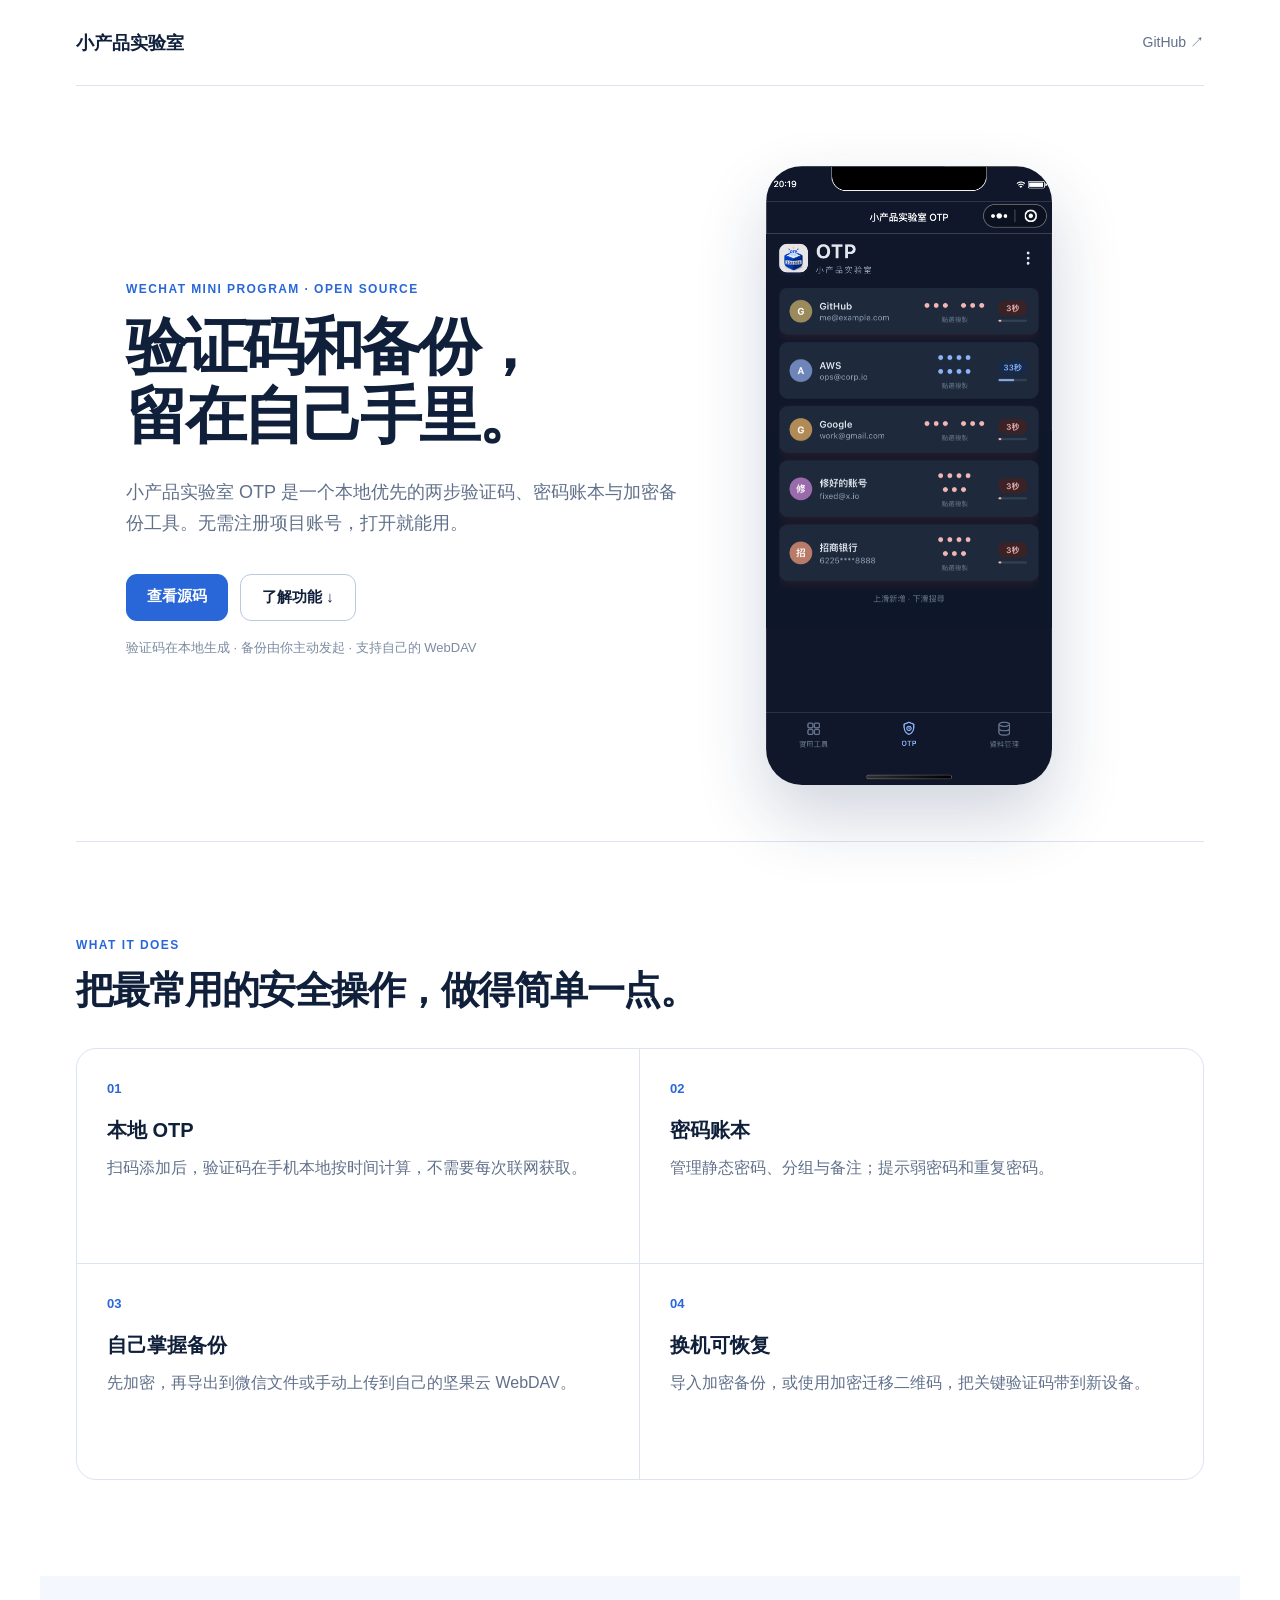
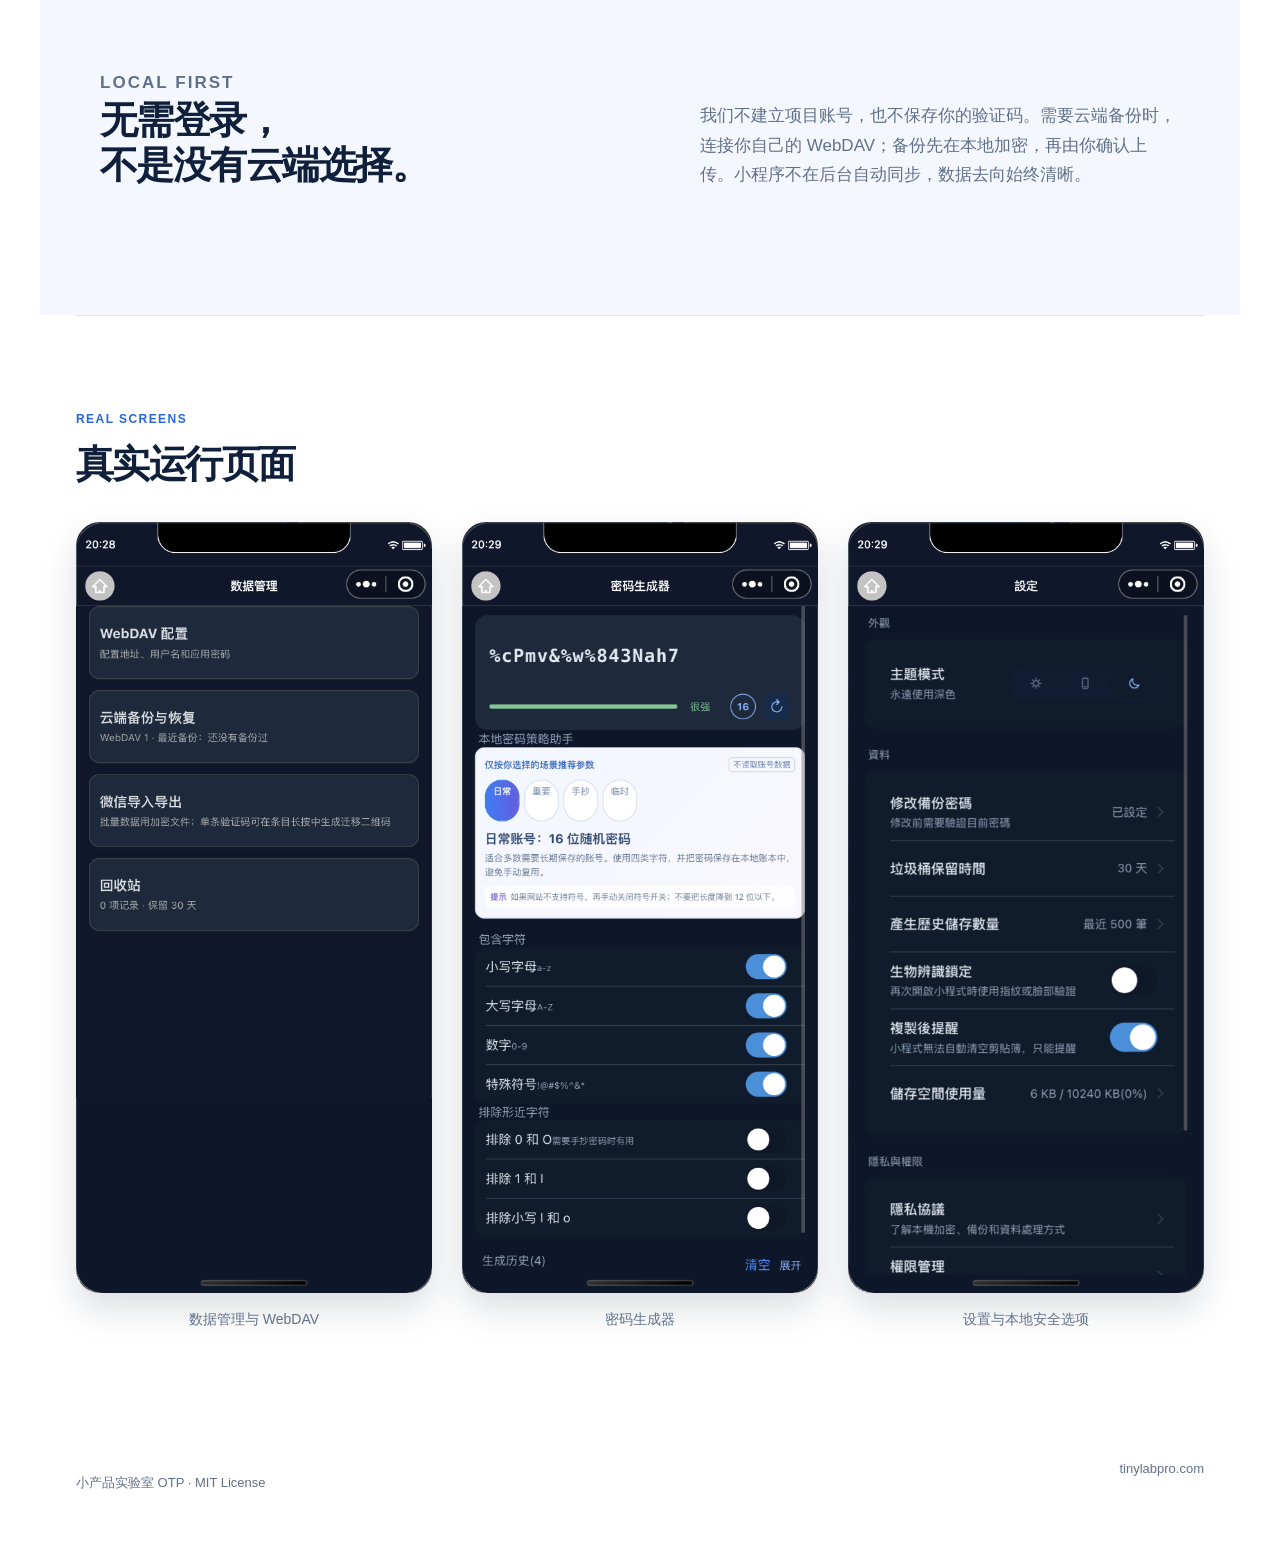
==== site/index.html @ 5553c089 "feat: open-source OTP mini program and add project homepage" ====
<!doctype html>
<html lang="zh-CN">
<head>
  <meta charset="utf-8">
  <meta name="viewport" content="width=device-width,initial-scale=1">
  <meta name="description" content="小产品实验室 OTP：本地优先的微信动态验证码、密码账本与加密备份工具。">
  <title>小产品实验室 OTP · 本地优先的安全工具</title>
  <link rel="stylesheet" href="style.css">
</head>
<body>
  <main>
    <nav class="nav"><a class="brand" href="https://tinylabpro.com/">小产品实验室</a><a class="nav-link" href="https://github.com/tinyproductlab/otp">GitHub ↗</a></nav>
    <section class="hero">
      <div class="hero-copy">
        <p class="eyebrow">WECHAT MINI PROGRAM · OPEN SOURCE</p>
        <h1>验证码和备份，<br>留在自己手里。</h1>
        <p class="lead">小产品实验室 OTP 是一个本地优先的两步验证码、密码账本与加密备份工具。无需注册项目账号，打开就能用。</p>
        <div class="actions"><a class="button primary" href="https://github.com/tinyproductlab/otp">查看源码</a><a class="button secondary" href="#features">了解功能 ↓</a></div>
        <p class="note">验证码在本地生成 · 备份由你主动发起 · 支持自己的 WebDAV</p>
      </div>
      <img class="phone" src="assets/06-真实截图-首页.png" alt="小产品实验室 OTP 的真实运行截图">
    </section>
    <section id="features" class="section"><p class="eyebrow">WHAT IT DOES</p><h2>把最常用的安全操作，做得简单一点。</h2>
      <div class="grid"><article><span>01</span><h3>本地 OTP</h3><p>扫码添加后，验证码在手机本地按时间计算，不需要每次联网获取。</p></article><article><span>02</span><h3>密码账本</h3><p>管理静态密码、分组与备注；提示弱密码和重复密码。</p></article><article><span>03</span><h3>自己掌握备份</h3><p>先加密，再导出到微信文件或手动上传到自己的坚果云 WebDAV。</p></article><article><span>04</span><h3>换机可恢复</h3><p>导入加密备份，或使用加密迁移二维码，把关键验证码带到新设备。</p></article></div>
    </section>
    <section class="principle"><div><p class="eyebrow">LOCAL FIRST</p><h2>无需登录，<br>不是没有云端选择。</h2></div><p>我们不建立项目账号，也不保存你的验证码。需要云端备份时，连接你自己的 WebDAV；备份先在本地加密，再由你确认上传。小程序不在后台自动同步，数据去向始终清晰。</p></section>
    <section class="screens"><p class="eyebrow">REAL SCREENS</p><h2>真实运行页面</h2><div class="screen-row"><figure><img src="assets/08-真实截图-数据管理.png" alt="数据管理页面"><figcaption>数据管理与 WebDAV</figcaption></figure><figure><img src="assets/09-真实截图-密码生成器.png" alt="密码生成器页面"><figcaption>密码生成器</figcaption></figure><figure><img src="assets/10-真实截图-设置页面.png" alt="设置页面"><figcaption>设置与本地安全选项</figcaption></figure></div></section>
    <footer><p>小产品实验室 OTP · MIT License</p><a href="https://tinylabpro.com/">tinylabpro.com</a></footer>
  </main>
</body>
</html>
---- site/style.css ----
:root{--ink:#10203b;--muted:#61708a;--line:#dbe4ef;--soft:#f4f8fe;--blue:#2967d9}*{box-sizing:border-box}body{margin:0;background:#fff;color:var(--ink);font-family:-apple-system,BlinkMacSystemFont,"PingFang SC","Microsoft YaHei",sans-serif}main{max-width:1200px;margin:auto;padding:0 36px}.nav{height:86px;display:flex;align-items:center;justify-content:space-between;border-bottom:1px solid var(--line)}a{text-decoration:none;color:inherit}.brand{font-weight:750;font-size:18px}.nav-link{font-size:14px;color:var(--muted)}.hero{min-height:690px;display:flex;align-items:center;gap:80px;padding:80px 50px 56px}.hero-copy{max-width:600px}.eyebrow{color:var(--blue);font-size:12px;letter-spacing:.12em;font-weight:750;margin:0 0 16px}h1{font-size:62px;line-height:1.12;letter-spacing:-.055em;margin:0 0 26px}h2{font-size:38px;letter-spacing:-.04em;line-height:1.2;margin:0 0 34px}.lead{font-size:18px;line-height:1.75;color:var(--muted);max-width:560px}.actions{display:flex;gap:12px;margin:34px 0 18px}.button{padding:13px 21px;border-radius:11px;font-size:15px;font-weight:650}.primary{background:var(--blue);color:#fff}.secondary{border:1px solid #bac9df}.note{font-size:13px;color:#7c8ba2}.phone{width:286px;border-radius:36px;box-shadow:0 32px 70px rgba(20,45,90,.2)}.section,.screens{padding:96px 0;border-top:1px solid var(--line)}.grid{display:grid;grid-template-columns:repeat(2,1fr);border:1px solid var(--line);border-radius:20px;overflow:hidden}.grid article{min-height:215px;padding:30px;border-right:1px solid var(--line);border-bottom:1px solid var(--line)}.grid article:nth-child(even){border-right:0}.grid article:nth-last-child(-n+2){border-bottom:0}.grid span{color:var(--blue);font-size:13px;font-weight:800}.grid h3{font-size:20px;margin:20px 0 10px}.grid p,.principle p{line-height:1.75;color:var(--muted);margin:0}.principle{display:grid;grid-template-columns:1fr 1fr;gap:120px;background:var(--soft);padding:92px 60px;margin:0 -36px}.principle p{font-size:17px;align-self:center}.screen-row{display:flex;gap:30px}.screen-row figure{margin:0;flex:1}.screen-row img{width:100%;border-radius:24px;box-shadow:0 16px 35px rgba(16,32,59,.15)}figcaption{margin-top:14px;text-align:center;color:var(--muted);font-size:14px}footer{display:flex;justify-content:space-between;padding:36px 0;color:var(--muted);font-size:13px}@media(max-width:760px){main{padding:0 20px}.nav{height:70px}.hero{min-height:auto;display:block;padding:64px 0}.hero-copy{max-width:none}h1{font-size:45px}.phone{display:block;width:230px;margin:48px auto 0}.section,.screens{padding:65px 0}h2{font-size:31px}.grid{grid-template-columns:1fr}.grid article,.grid article:nth-child(even){border-right:0;border-bottom:1px solid var(--line)}.grid article:last-child{border-bottom:0}.principle{grid-template-columns:1fr;gap:28px;padding:64px 20px;margin:0 -20px}.screen-row{overflow:auto}.screen-row figure{min-width:210px}footer{flex-direction:column;gap:12px}}
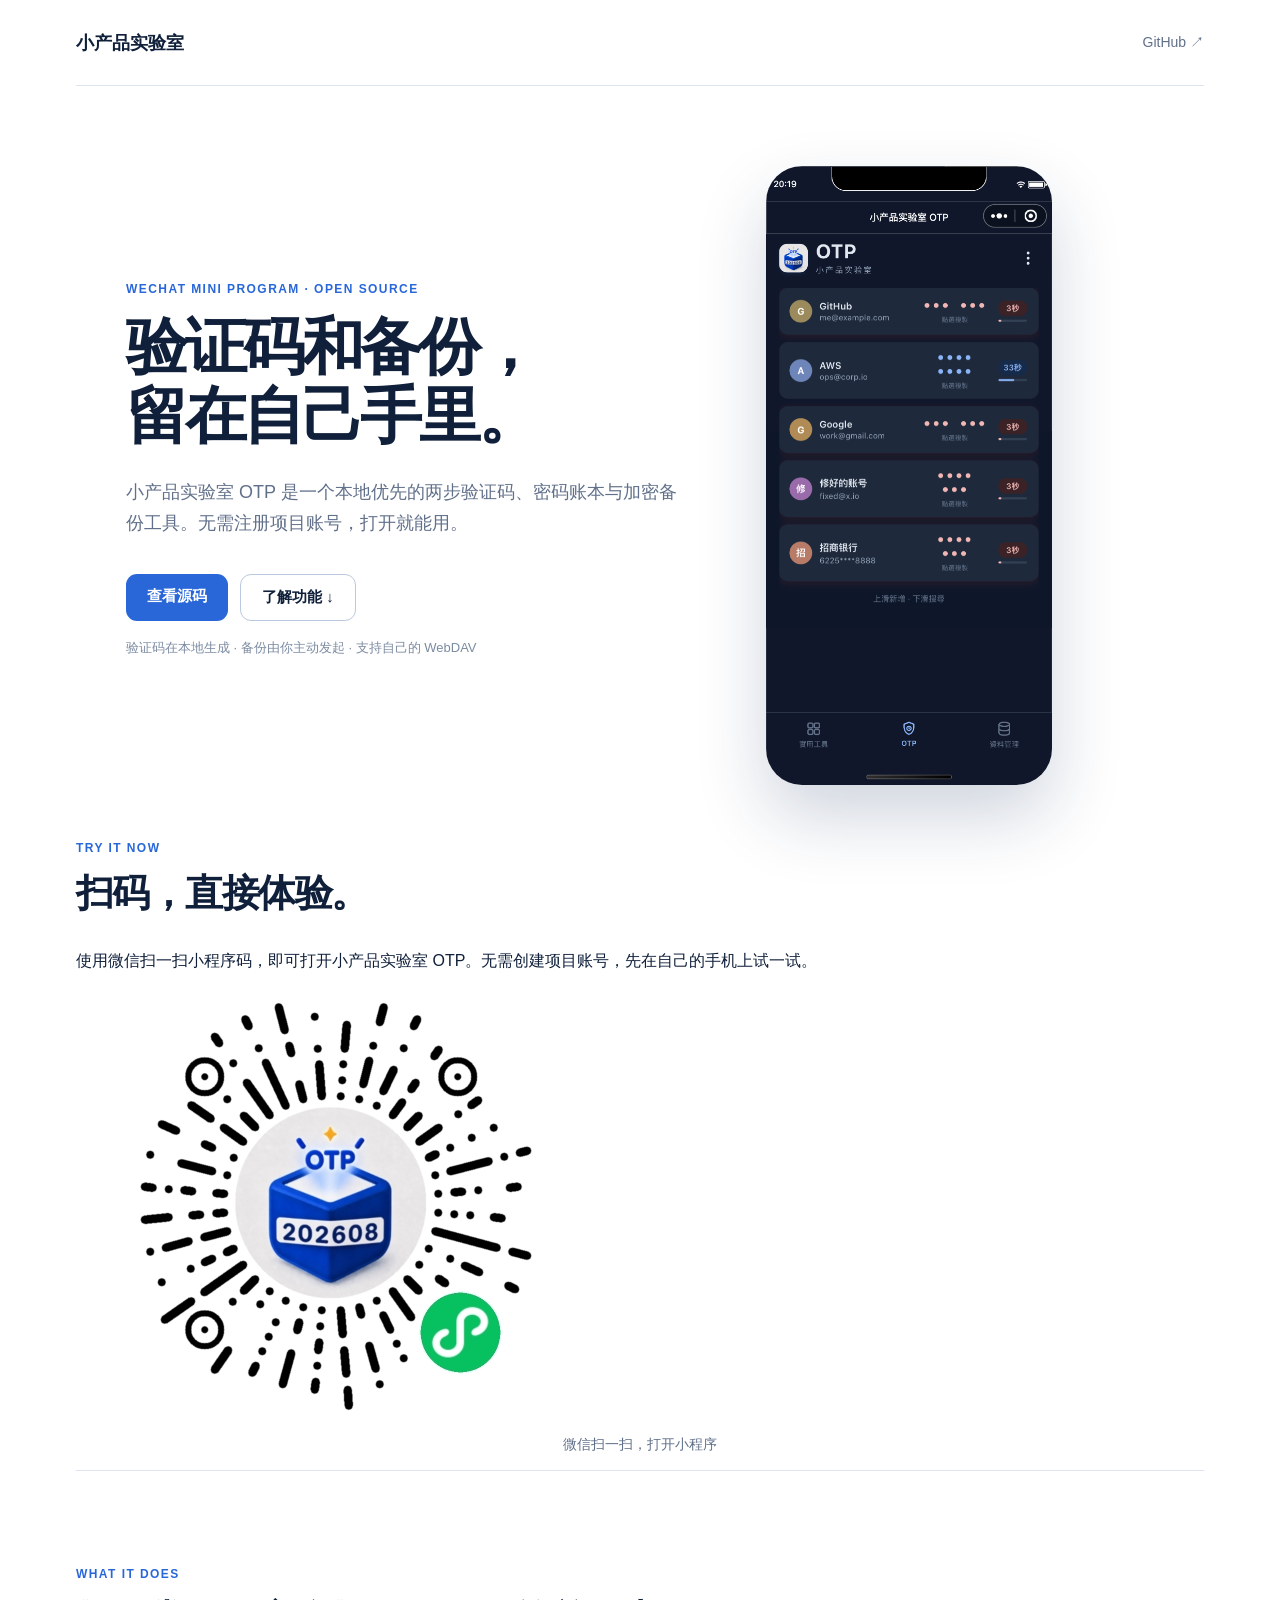
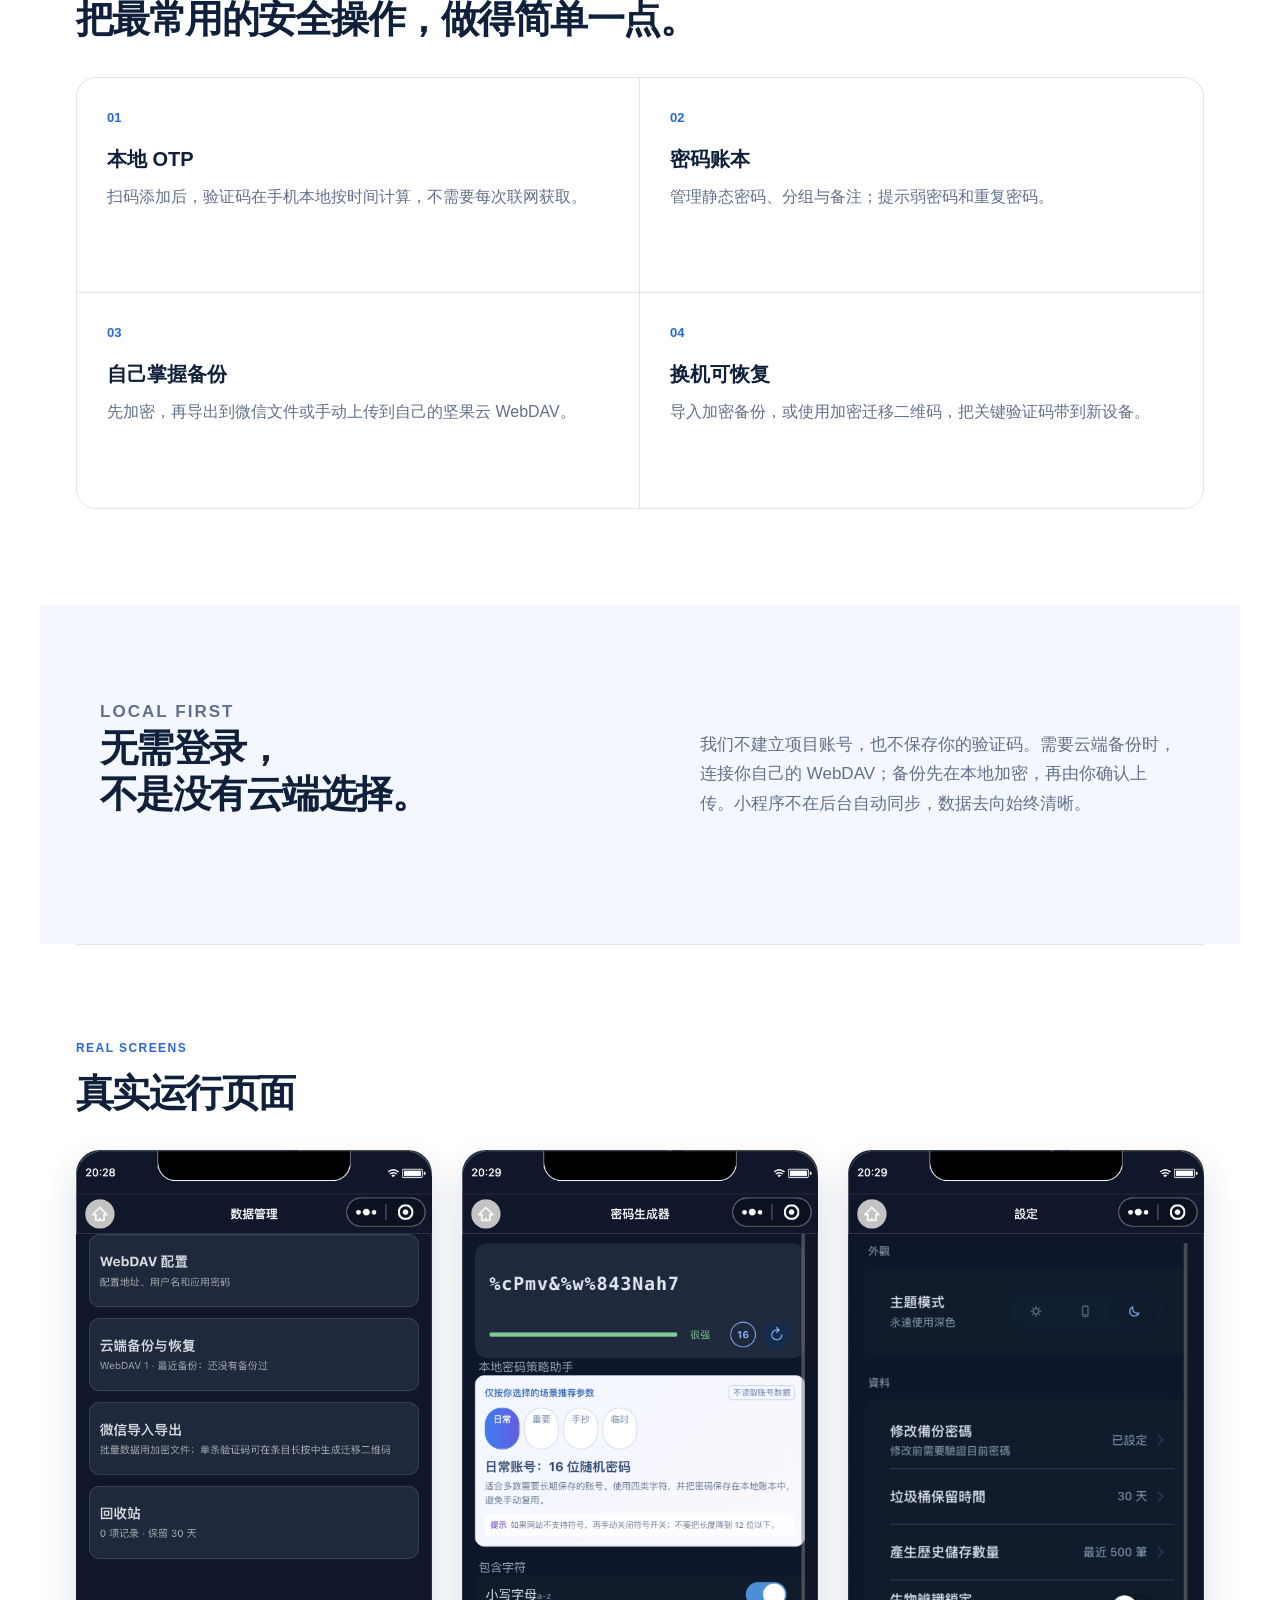
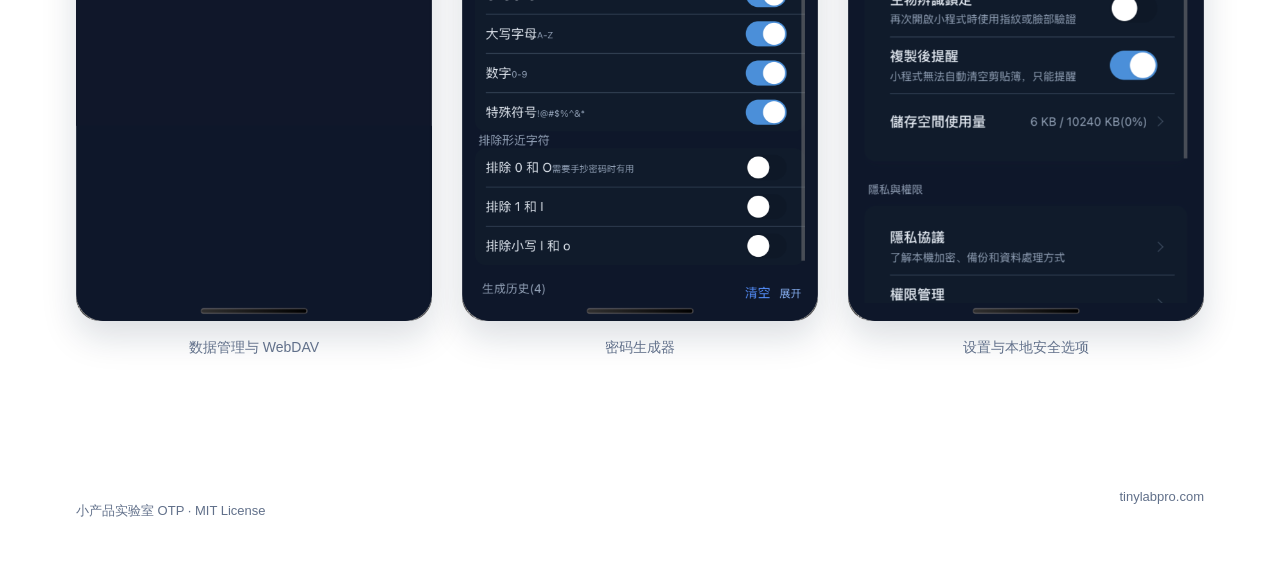
==== commit 90cb01ec: "feat: add mini program QR code to landing page" ====
--- a/site/index.html
+++ b/site/index.html
@@ -20,6 +20,7 @@
       </div>
       <img class="phone" src="assets/06-真实截图-首页.png" alt="小产品实验室 OTP 的真实运行截图">
     </section>
+    <section class="try-it" aria-labelledby="try-title"><div><p class="eyebrow">TRY IT NOW</p><h2 id="try-title">扫码，直接体验。</h2><p>使用微信扫一扫小程序码，即可打开小产品实验室 OTP。无需创建项目账号，先在自己的手机上试一试。</p></div><figure class="mini-code"><img src="assets/otp-miniprogram-code.jpg" alt="小产品实验室 OTP 微信小程序码"><figcaption>微信扫一扫，打开小程序</figcaption></figure></section>
     <section id="features" class="section"><p class="eyebrow">WHAT IT DOES</p><h2>把最常用的安全操作，做得简单一点。</h2>
       <div class="grid"><article><span>01</span><h3>本地 OTP</h3><p>扫码添加后，验证码在手机本地按时间计算，不需要每次联网获取。</p></article><article><span>02</span><h3>密码账本</h3><p>管理静态密码、分组与备注；提示弱密码和重复密码。</p></article><article><span>03</span><h3>自己掌握备份</h3><p>先加密，再导出到微信文件或手动上传到自己的坚果云 WebDAV。</p></article><article><span>04</span><h3>换机可恢复</h3><p>导入加密备份，或使用加密迁移二维码，把关键验证码带到新设备。</p></article></div>
     </section>
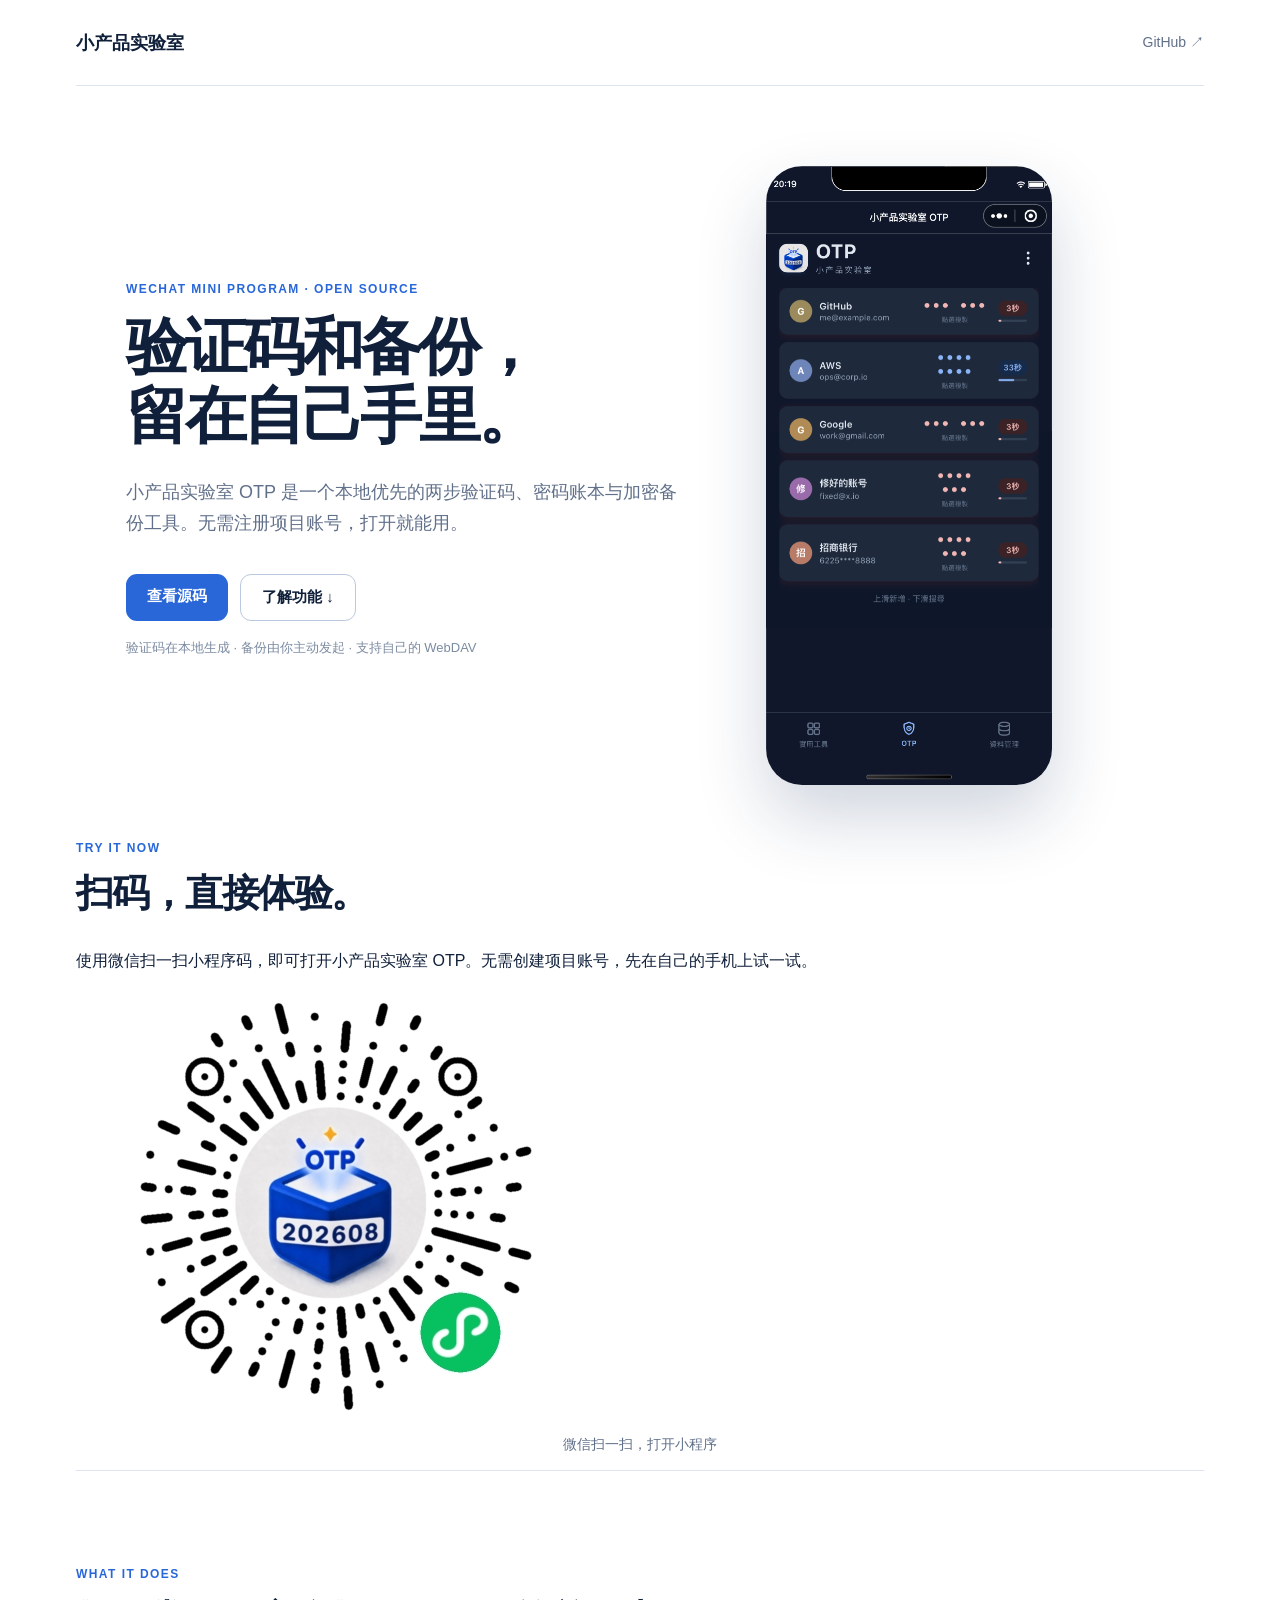
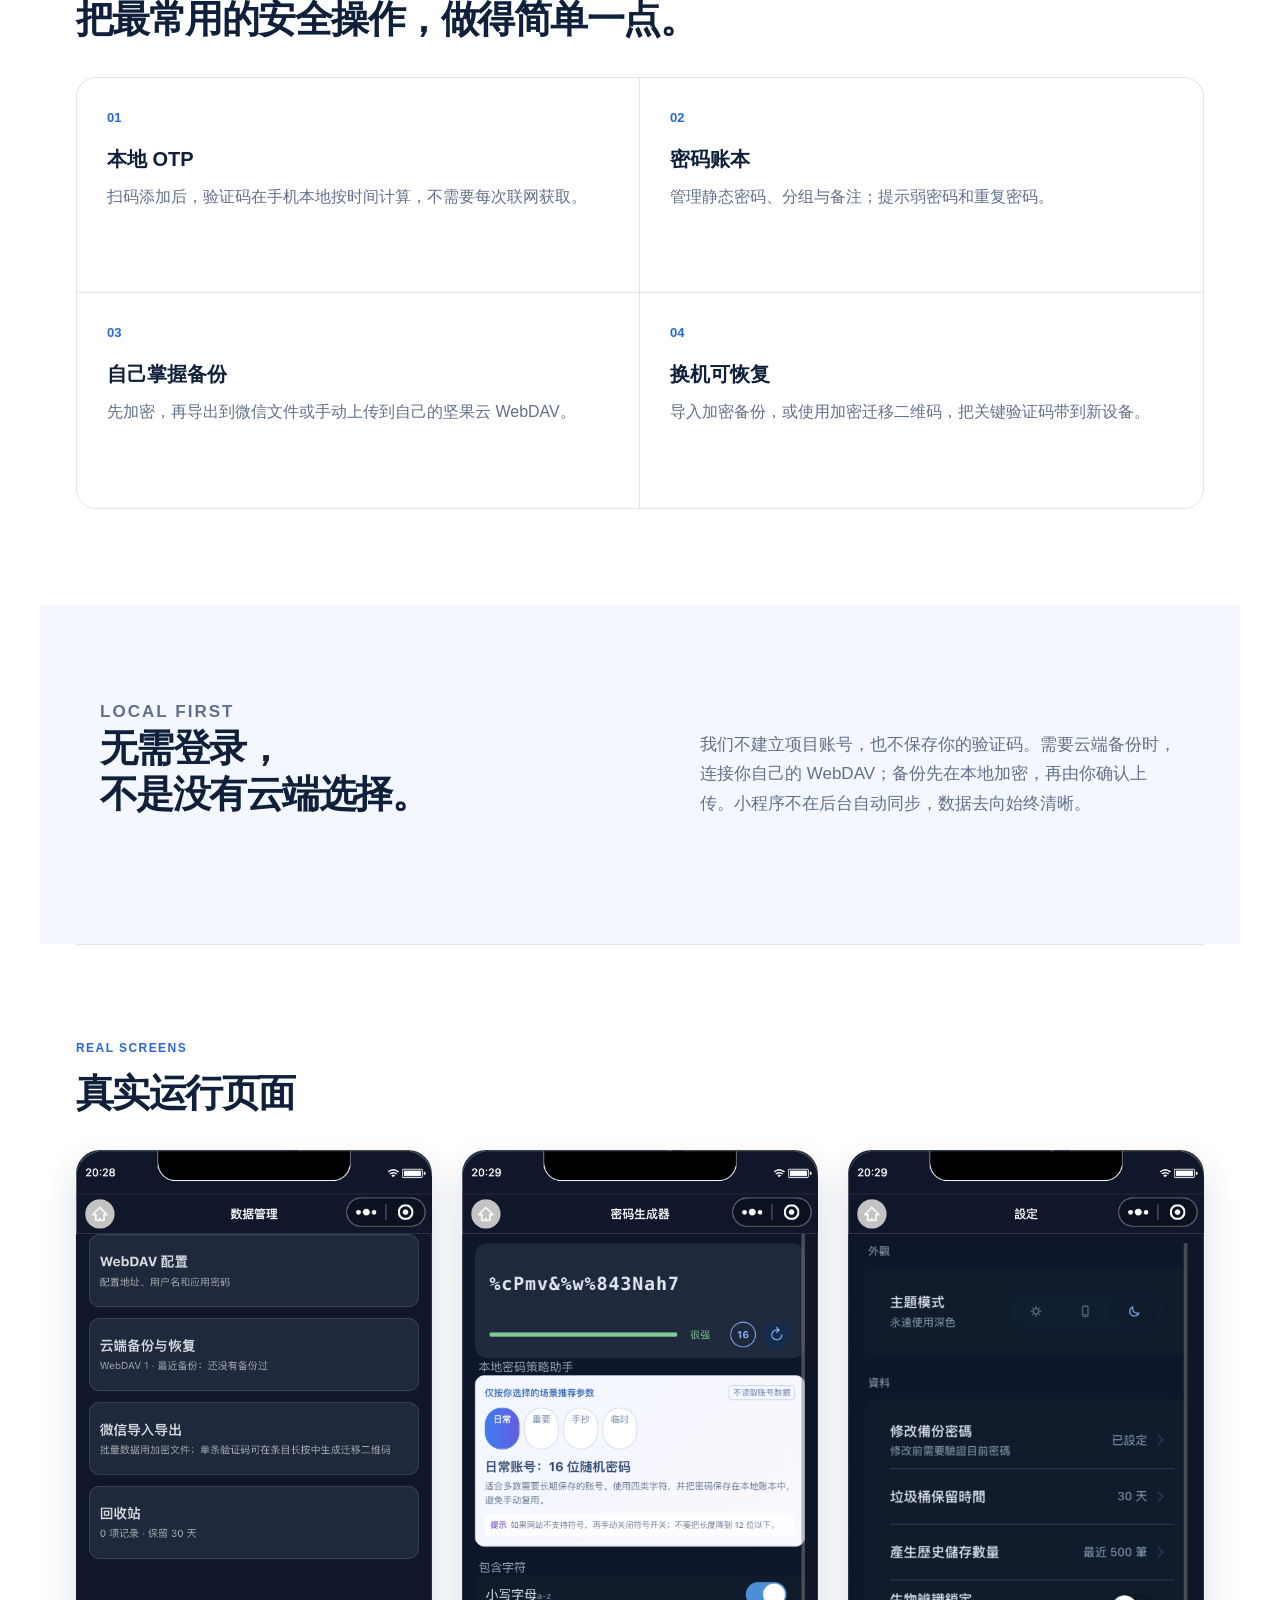
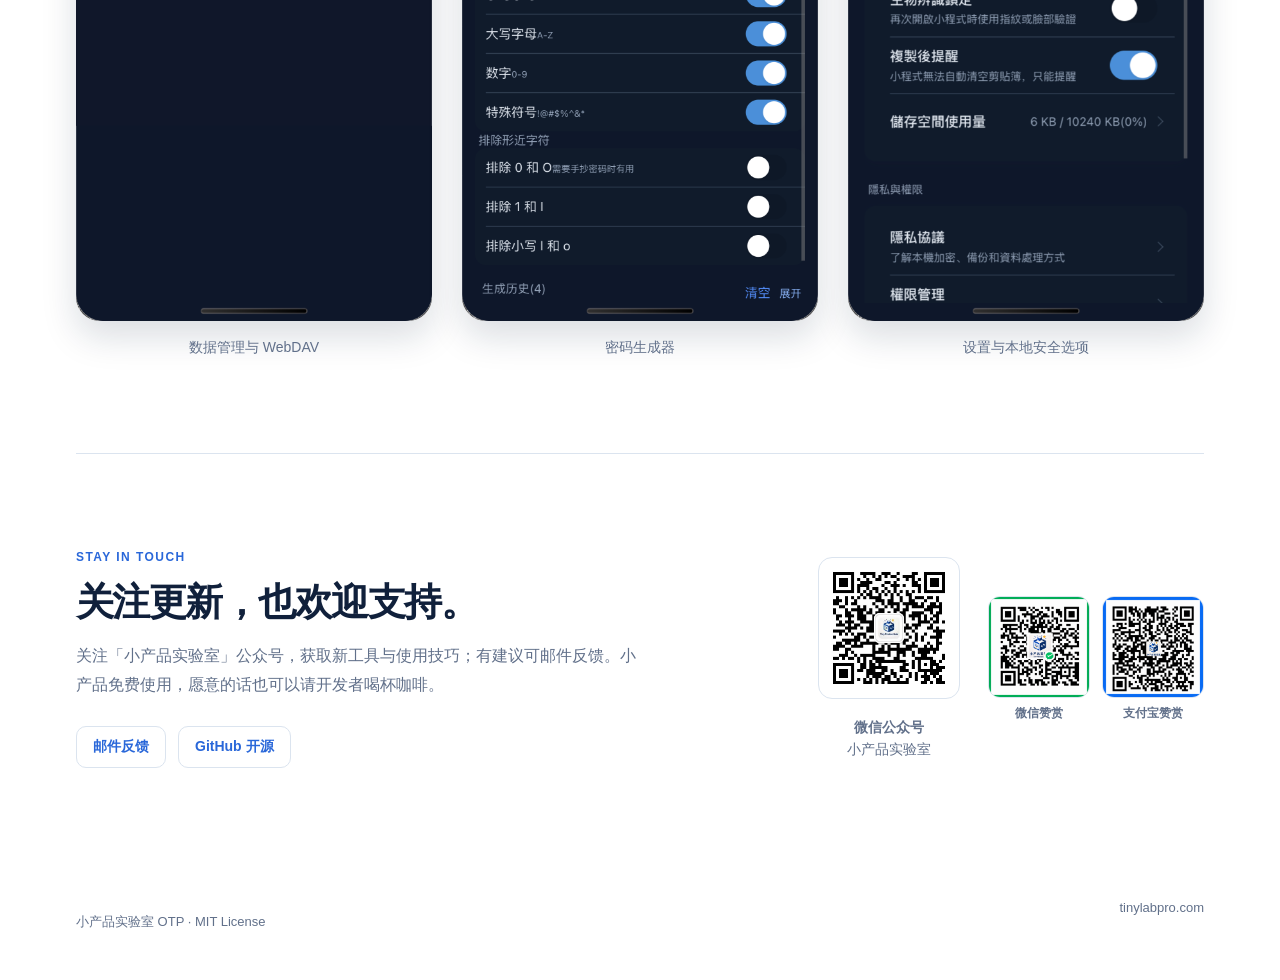
==== commit 2f20de6f: "feat: add official account and support channels to landing page" ====
--- a/site/index.html
+++ b/site/index.html
@@ -26,6 +26,7 @@
     </section>
     <section class="principle"><div><p class="eyebrow">LOCAL FIRST</p><h2>无需登录，<br>不是没有云端选择。</h2></div><p>我们不建立项目账号，也不保存你的验证码。需要云端备份时，连接你自己的 WebDAV；备份先在本地加密，再由你确认上传。小程序不在后台自动同步，数据去向始终清晰。</p></section>
     <section class="screens"><p class="eyebrow">REAL SCREENS</p><h2>真实运行页面</h2><div class="screen-row"><figure><img src="assets/08-真实截图-数据管理.png" alt="数据管理页面"><figcaption>数据管理与 WebDAV</figcaption></figure><figure><img src="assets/09-真实截图-密码生成器.png" alt="密码生成器页面"><figcaption>密码生成器</figcaption></figure><figure><img src="assets/10-真实截图-设置页面.png" alt="设置页面"><figcaption>设置与本地安全选项</figcaption></figure></div></section>
+    <section class="community" id="community"><div class="community-copy"><p class="eyebrow">STAY IN TOUCH</p><h2>关注更新，也欢迎支持。</h2><p>关注「小产品实验室」公众号，获取新工具与使用技巧；有建议可邮件反馈。小产品免费使用，愿意的话也可以请开发者喝杯咖啡。</p><div class="community-links"><a href="mailto:userfeedback@zohomail.com">邮件反馈</a><a href="https://github.com/tinyproductlab/otp" target="_blank" rel="noreferrer">GitHub 开源</a></div></div><div class="community-codes"><figure><img src="assets/wechat-official-account.jpg" alt="小产品实验室微信公众号二维码"><figcaption><b>微信公众号</b><br>小产品实验室</figcaption></figure><div class="support-codes"><a href="assets/support-wechat.png" target="_blank" rel="noreferrer"><img src="assets/support-wechat.png" alt="微信赞赏码"><span>微信赞赏</span></a><a href="assets/support-alipay.png" target="_blank" rel="noreferrer"><img src="assets/support-alipay.png" alt="支付宝赞赏码"><span>支付宝赞赏</span></a></div></div></section>
     <footer><p>小产品实验室 OTP · MIT License</p><a href="https://tinylabpro.com/">tinylabpro.com</a></footer>
   </main>
 </body>
--- a/site/style.css
+++ b/site/style.css
@@ -1 +1,2 @@
 :root{--ink:#10203b;--muted:#61708a;--line:#dbe4ef;--soft:#f4f8fe;--blue:#2967d9}*{box-sizing:border-box}body{margin:0;background:#fff;color:var(--ink);font-family:-apple-system,BlinkMacSystemFont,"PingFang SC","Microsoft YaHei",sans-serif}main{max-width:1200px;margin:auto;padding:0 36px}.nav{height:86px;display:flex;align-items:center;justify-content:space-between;border-bottom:1px solid var(--line)}a{text-decoration:none;color:inherit}.brand{font-weight:750;font-size:18px}.nav-link{font-size:14px;color:var(--muted)}.hero{min-height:690px;display:flex;align-items:center;gap:80px;padding:80px 50px 56px}.hero-copy{max-width:600px}.eyebrow{color:var(--blue);font-size:12px;letter-spacing:.12em;font-weight:750;margin:0 0 16px}h1{font-size:62px;line-height:1.12;letter-spacing:-.055em;margin:0 0 26px}h2{font-size:38px;letter-spacing:-.04em;line-height:1.2;margin:0 0 34px}.lead{font-size:18px;line-height:1.75;color:var(--muted);max-width:560px}.actions{display:flex;gap:12px;margin:34px 0 18px}.button{padding:13px 21px;border-radius:11px;font-size:15px;font-weight:650}.primary{background:var(--blue);color:#fff}.secondary{border:1px solid #bac9df}.note{font-size:13px;color:#7c8ba2}.phone{width:286px;border-radius:36px;box-shadow:0 32px 70px rgba(20,45,90,.2)}.section,.screens{padding:96px 0;border-top:1px solid var(--line)}.grid{display:grid;grid-template-columns:repeat(2,1fr);border:1px solid var(--line);border-radius:20px;overflow:hidden}.grid article{min-height:215px;padding:30px;border-right:1px solid var(--line);border-bottom:1px solid var(--line)}.grid article:nth-child(even){border-right:0}.grid article:nth-last-child(-n+2){border-bottom:0}.grid span{color:var(--blue);font-size:13px;font-weight:800}.grid h3{font-size:20px;margin:20px 0 10px}.grid p,.principle p{line-height:1.75;color:var(--muted);margin:0}.principle{display:grid;grid-template-columns:1fr 1fr;gap:120px;background:var(--soft);padding:92px 60px;margin:0 -36px}.principle p{font-size:17px;align-self:center}.screen-row{display:flex;gap:30px}.screen-row figure{margin:0;flex:1}.screen-row img{width:100%;border-radius:24px;box-shadow:0 16px 35px rgba(16,32,59,.15)}figcaption{margin-top:14px;text-align:center;color:var(--muted);font-size:14px}footer{display:flex;justify-content:space-between;padding:36px 0;color:var(--muted);font-size:13px}@media(max-width:760px){main{padding:0 20px}.nav{height:70px}.hero{min-height:auto;display:block;padding:64px 0}.hero-copy{max-width:none}h1{font-size:45px}.phone{display:block;width:230px;margin:48px auto 0}.section,.screens{padding:65px 0}h2{font-size:31px}.grid{grid-template-columns:1fr}.grid article,.grid article:nth-child(even){border-right:0;border-bottom:1px solid var(--line)}.grid article:last-child{border-bottom:0}.principle{grid-template-columns:1fr;gap:28px;padding:64px 20px;margin:0 -20px}.screen-row{overflow:auto}.screen-row figure{min-width:210px}footer{flex-direction:column;gap:12px}}
+.community{display:grid;grid-template-columns:1fr auto;gap:56px;align-items:center;padding:96px 0;border-top:1px solid var(--line)}.community-copy h2{margin-bottom:16px}.community-copy>p:not(.eyebrow){max-width:560px;color:var(--muted);line-height:1.8}.community-links{display:flex;gap:12px;margin-top:26px}.community-links a{padding:11px 16px;border:1px solid var(--line);border-radius:10px;color:var(--blue);font-size:14px;font-weight:700}.community-codes{display:flex;align-items:center;gap:28px}.community-codes figure{margin:0;text-align:center}.community-codes figure>img{width:142px;border-radius:14px;padding:5px;background:#fff;border:1px solid var(--line)}.community-codes figcaption{line-height:1.55}.support-codes{display:flex;gap:12px}.support-codes a{display:flex;flex-direction:column;gap:7px;align-items:center;color:var(--muted);font-size:12px;font-weight:650}.support-codes img{width:102px;border-radius:12px;border:1px solid var(--line)}@media(max-width:760px){.community{display:block;padding:65px 0}.community-codes{align-items:flex-start;gap:18px;margin-top:34px}.community-codes figure>img{width:120px}.support-codes{gap:8px}.support-codes img{width:78px}.community-links{flex-wrap:wrap}}
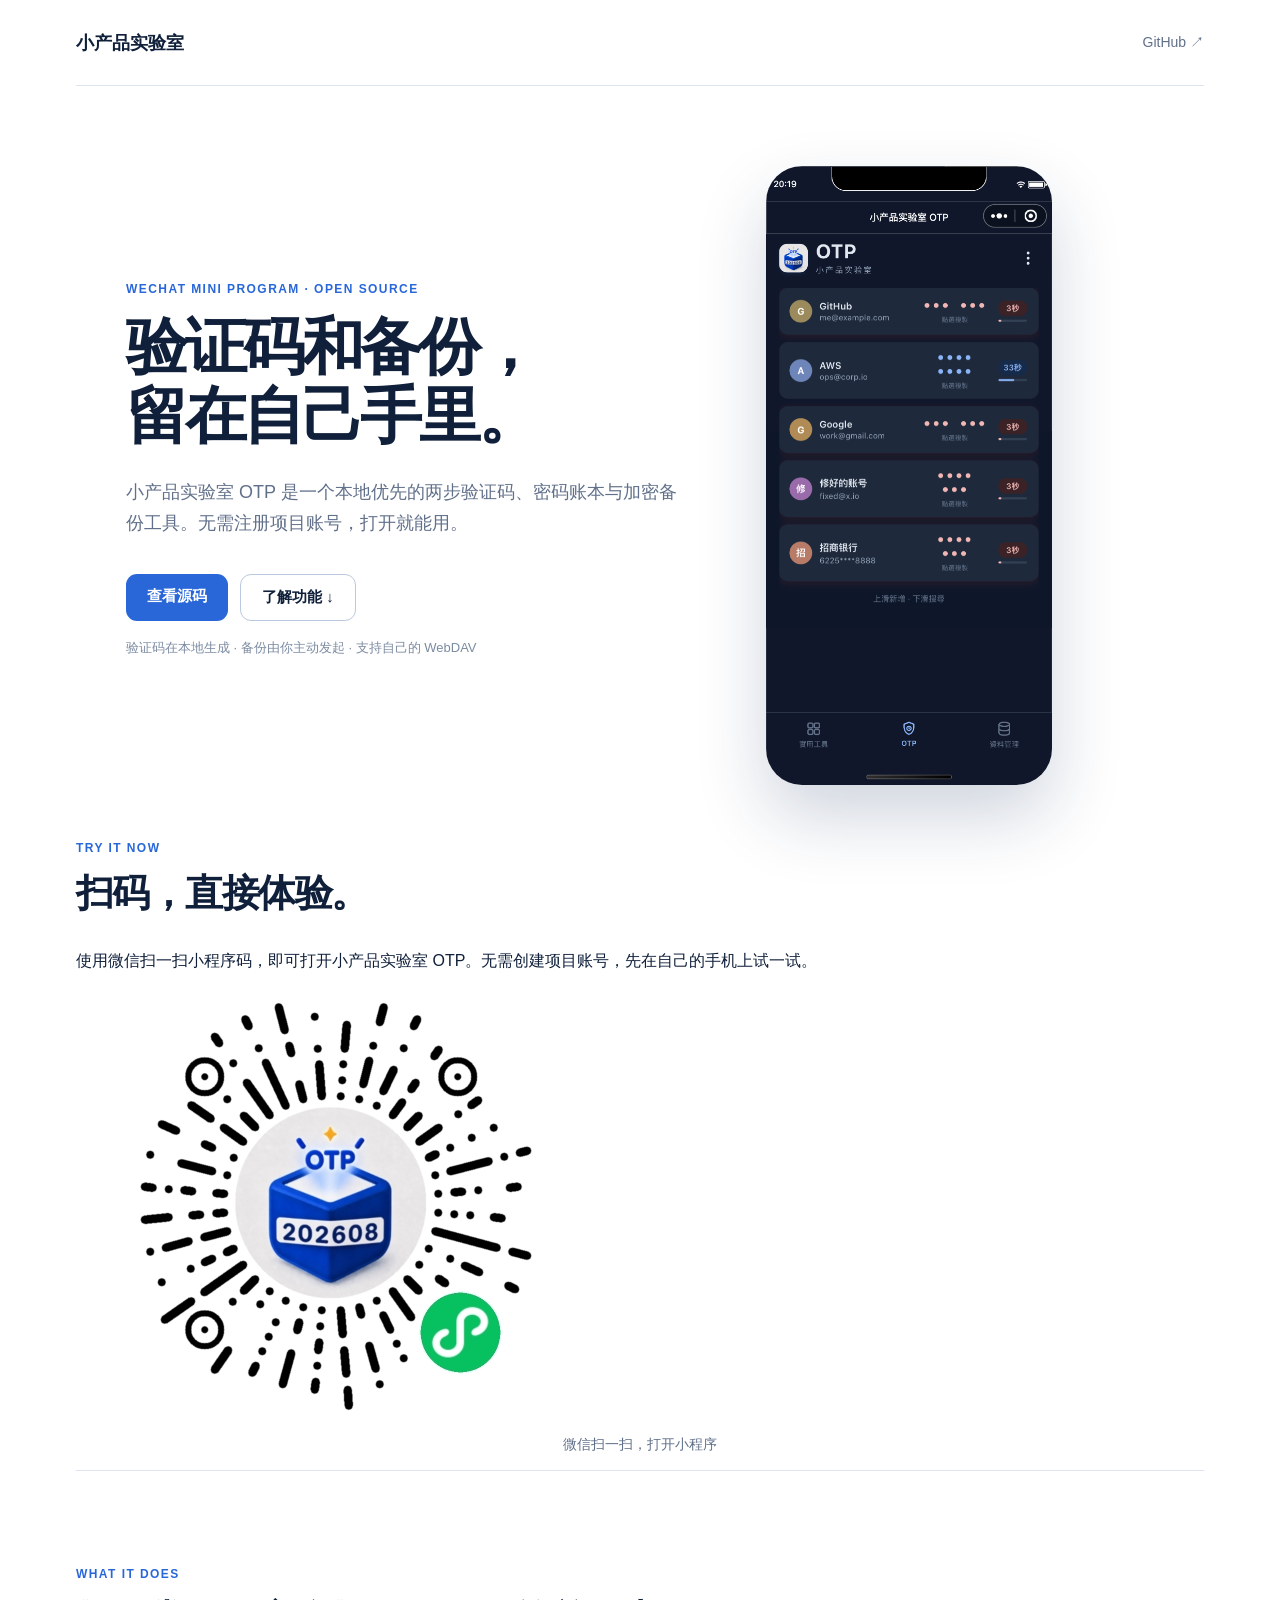
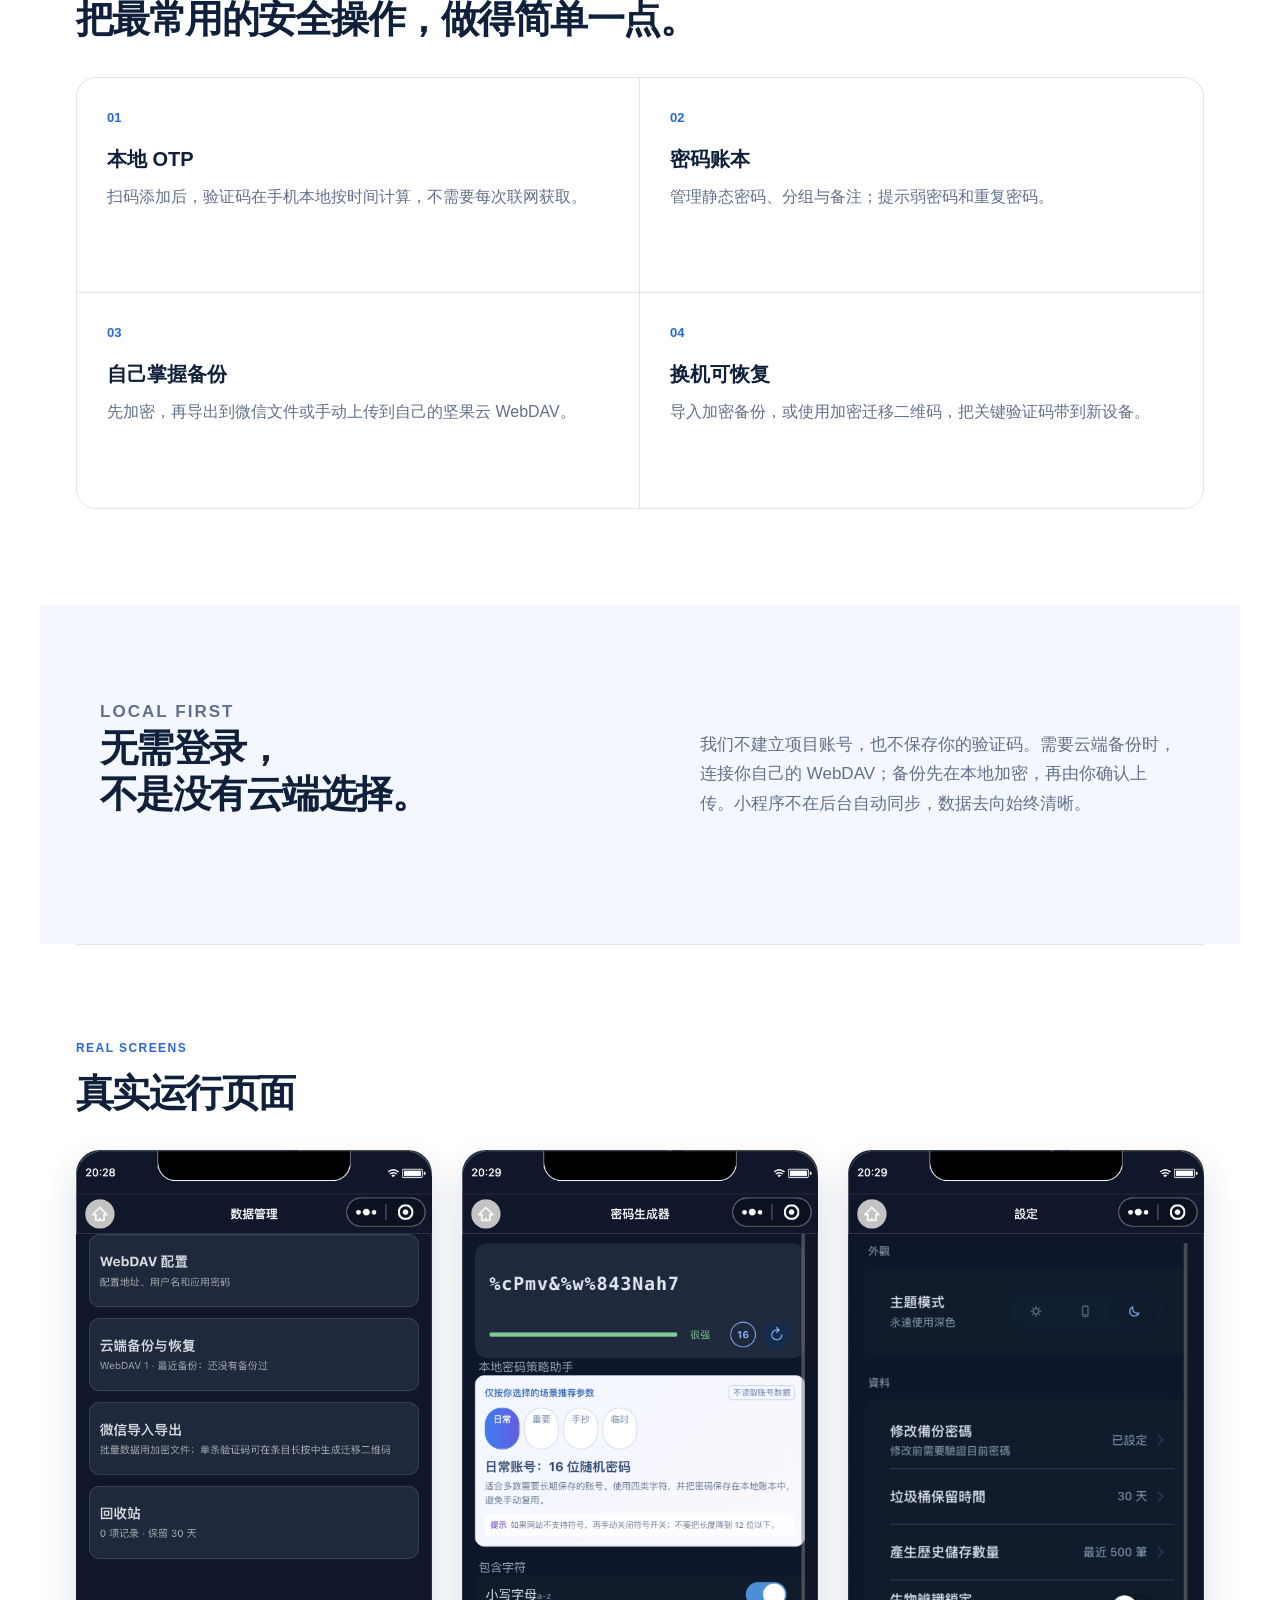
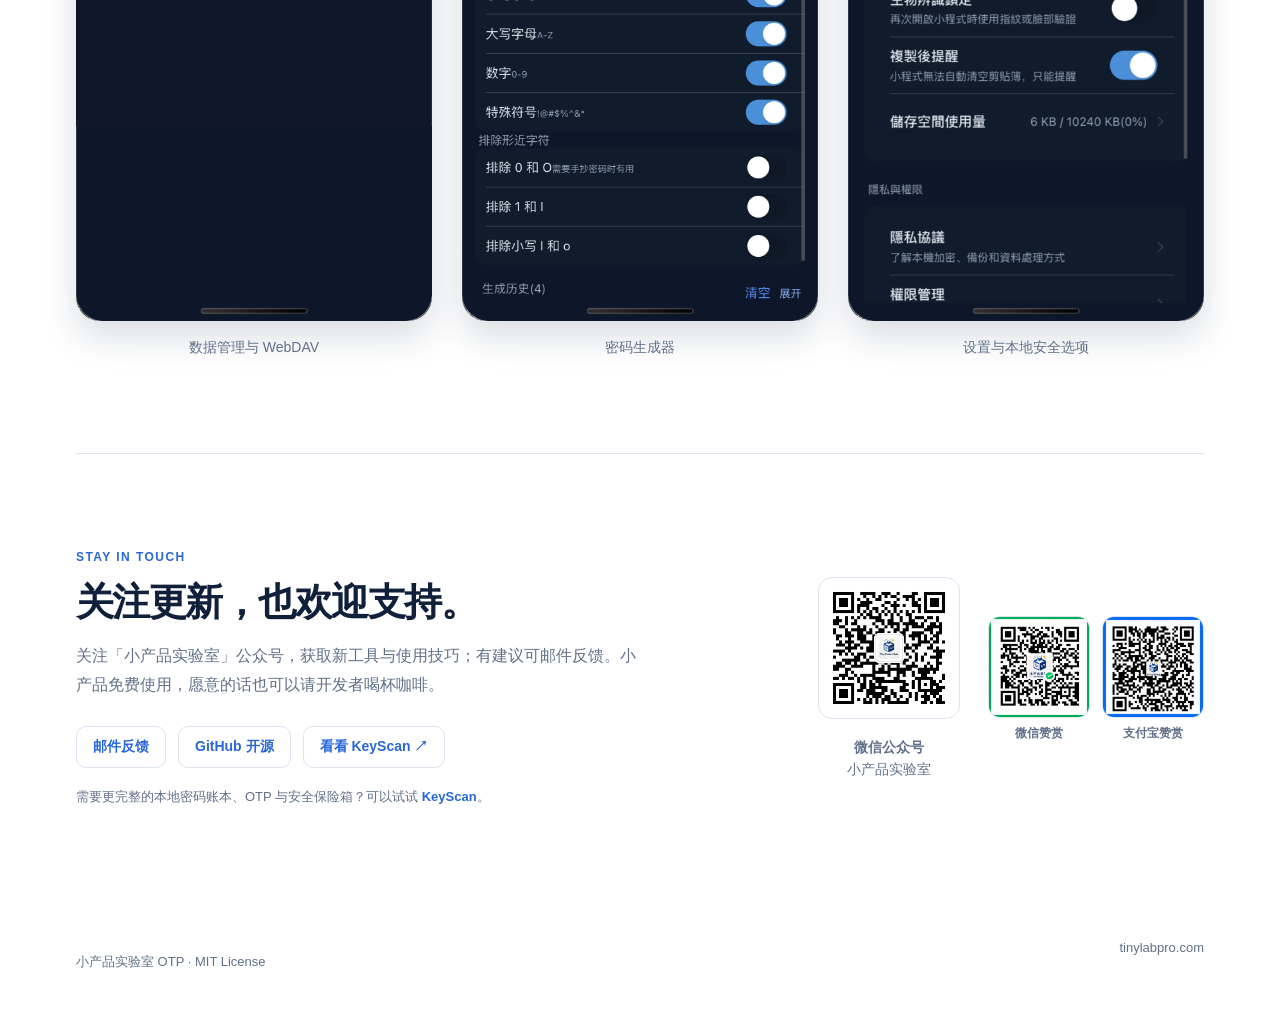
==== commit a2357e8d: "feat: link OTP landing page with KeyScan" ====
--- a/site/index.html
+++ b/site/index.html
@@ -26,7 +26,7 @@
     </section>
     <section class="principle"><div><p class="eyebrow">LOCAL FIRST</p><h2>无需登录，<br>不是没有云端选择。</h2></div><p>我们不建立项目账号，也不保存你的验证码。需要云端备份时，连接你自己的 WebDAV；备份先在本地加密，再由你确认上传。小程序不在后台自动同步，数据去向始终清晰。</p></section>
     <section class="screens"><p class="eyebrow">REAL SCREENS</p><h2>真实运行页面</h2><div class="screen-row"><figure><img src="assets/08-真实截图-数据管理.png" alt="数据管理页面"><figcaption>数据管理与 WebDAV</figcaption></figure><figure><img src="assets/09-真实截图-密码生成器.png" alt="密码生成器页面"><figcaption>密码生成器</figcaption></figure><figure><img src="assets/10-真实截图-设置页面.png" alt="设置页面"><figcaption>设置与本地安全选项</figcaption></figure></div></section>
-    <section class="community" id="community"><div class="community-copy"><p class="eyebrow">STAY IN TOUCH</p><h2>关注更新，也欢迎支持。</h2><p>关注「小产品实验室」公众号，获取新工具与使用技巧；有建议可邮件反馈。小产品免费使用，愿意的话也可以请开发者喝杯咖啡。</p><div class="community-links"><a href="mailto:userfeedback@zohomail.com">邮件反馈</a><a href="https://github.com/tinyproductlab/otp" target="_blank" rel="noreferrer">GitHub 开源</a></div></div><div class="community-codes"><figure><img src="assets/wechat-official-account.jpg" alt="小产品实验室微信公众号二维码"><figcaption><b>微信公众号</b><br>小产品实验室</figcaption></figure><div class="support-codes"><a href="assets/support-wechat.png" target="_blank" rel="noreferrer"><img src="assets/support-wechat.png" alt="微信赞赏码"><span>微信赞赏</span></a><a href="assets/support-alipay.png" target="_blank" rel="noreferrer"><img src="assets/support-alipay.png" alt="支付宝赞赏码"><span>支付宝赞赏</span></a></div></div></section>
+    <section class="community" id="community"><div class="community-copy"><p class="eyebrow">STAY IN TOUCH</p><h2>关注更新，也欢迎支持。</h2><p>关注「小产品实验室」公众号，获取新工具与使用技巧；有建议可邮件反馈。小产品免费使用，愿意的话也可以请开发者喝杯咖啡。</p><div class="community-links"><a href="mailto:userfeedback@zohomail.com">邮件反馈</a><a href="https://github.com/tinyproductlab/otp" target="_blank" rel="noreferrer">GitHub 开源</a><a href="https://keyscan.tinylabpro.com/" target="_blank" rel="noreferrer">看看 KeyScan ↗</a></div><p class="related-note">需要更完整的本地密码账本、OTP 与安全保险箱？可以试试 <a href="https://keyscan.tinylabpro.com/" target="_blank" rel="noreferrer">KeyScan</a>。</p></div><div class="community-codes"><figure><img src="assets/wechat-official-account.jpg" alt="小产品实验室微信公众号二维码"><figcaption><b>微信公众号</b><br>小产品实验室</figcaption></figure><div class="support-codes"><a href="assets/support-wechat.png" target="_blank" rel="noreferrer"><img src="assets/support-wechat.png" alt="微信赞赏码"><span>微信赞赏</span></a><a href="assets/support-alipay.png" target="_blank" rel="noreferrer"><img src="assets/support-alipay.png" alt="支付宝赞赏码"><span>支付宝赞赏</span></a></div></div></section>
     <footer><p>小产品实验室 OTP · MIT License</p><a href="https://tinylabpro.com/">tinylabpro.com</a></footer>
   </main>
 </body>
--- a/site/style.css
+++ b/site/style.css
@@ -1,2 +1,3 @@
 :root{--ink:#10203b;--muted:#61708a;--line:#dbe4ef;--soft:#f4f8fe;--blue:#2967d9}*{box-sizing:border-box}body{margin:0;background:#fff;color:var(--ink);font-family:-apple-system,BlinkMacSystemFont,"PingFang SC","Microsoft YaHei",sans-serif}main{max-width:1200px;margin:auto;padding:0 36px}.nav{height:86px;display:flex;align-items:center;justify-content:space-between;border-bottom:1px solid var(--line)}a{text-decoration:none;color:inherit}.brand{font-weight:750;font-size:18px}.nav-link{font-size:14px;color:var(--muted)}.hero{min-height:690px;display:flex;align-items:center;gap:80px;padding:80px 50px 56px}.hero-copy{max-width:600px}.eyebrow{color:var(--blue);font-size:12px;letter-spacing:.12em;font-weight:750;margin:0 0 16px}h1{font-size:62px;line-height:1.12;letter-spacing:-.055em;margin:0 0 26px}h2{font-size:38px;letter-spacing:-.04em;line-height:1.2;margin:0 0 34px}.lead{font-size:18px;line-height:1.75;color:var(--muted);max-width:560px}.actions{display:flex;gap:12px;margin:34px 0 18px}.button{padding:13px 21px;border-radius:11px;font-size:15px;font-weight:650}.primary{background:var(--blue);color:#fff}.secondary{border:1px solid #bac9df}.note{font-size:13px;color:#7c8ba2}.phone{width:286px;border-radius:36px;box-shadow:0 32px 70px rgba(20,45,90,.2)}.section,.screens{padding:96px 0;border-top:1px solid var(--line)}.grid{display:grid;grid-template-columns:repeat(2,1fr);border:1px solid var(--line);border-radius:20px;overflow:hidden}.grid article{min-height:215px;padding:30px;border-right:1px solid var(--line);border-bottom:1px solid var(--line)}.grid article:nth-child(even){border-right:0}.grid article:nth-last-child(-n+2){border-bottom:0}.grid span{color:var(--blue);font-size:13px;font-weight:800}.grid h3{font-size:20px;margin:20px 0 10px}.grid p,.principle p{line-height:1.75;color:var(--muted);margin:0}.principle{display:grid;grid-template-columns:1fr 1fr;gap:120px;background:var(--soft);padding:92px 60px;margin:0 -36px}.principle p{font-size:17px;align-self:center}.screen-row{display:flex;gap:30px}.screen-row figure{margin:0;flex:1}.screen-row img{width:100%;border-radius:24px;box-shadow:0 16px 35px rgba(16,32,59,.15)}figcaption{margin-top:14px;text-align:center;color:var(--muted);font-size:14px}footer{display:flex;justify-content:space-between;padding:36px 0;color:var(--muted);font-size:13px}@media(max-width:760px){main{padding:0 20px}.nav{height:70px}.hero{min-height:auto;display:block;padding:64px 0}.hero-copy{max-width:none}h1{font-size:45px}.phone{display:block;width:230px;margin:48px auto 0}.section,.screens{padding:65px 0}h2{font-size:31px}.grid{grid-template-columns:1fr}.grid article,.grid article:nth-child(even){border-right:0;border-bottom:1px solid var(--line)}.grid article:last-child{border-bottom:0}.principle{grid-template-columns:1fr;gap:28px;padding:64px 20px;margin:0 -20px}.screen-row{overflow:auto}.screen-row figure{min-width:210px}footer{flex-direction:column;gap:12px}}
 .community{display:grid;grid-template-columns:1fr auto;gap:56px;align-items:center;padding:96px 0;border-top:1px solid var(--line)}.community-copy h2{margin-bottom:16px}.community-copy>p:not(.eyebrow){max-width:560px;color:var(--muted);line-height:1.8}.community-links{display:flex;gap:12px;margin-top:26px}.community-links a{padding:11px 16px;border:1px solid var(--line);border-radius:10px;color:var(--blue);font-size:14px;font-weight:700}.community-codes{display:flex;align-items:center;gap:28px}.community-codes figure{margin:0;text-align:center}.community-codes figure>img{width:142px;border-radius:14px;padding:5px;background:#fff;border:1px solid var(--line)}.community-codes figcaption{line-height:1.55}.support-codes{display:flex;gap:12px}.support-codes a{display:flex;flex-direction:column;gap:7px;align-items:center;color:var(--muted);font-size:12px;font-weight:650}.support-codes img{width:102px;border-radius:12px;border:1px solid var(--line)}@media(max-width:760px){.community{display:block;padding:65px 0}.community-codes{align-items:flex-start;gap:18px;margin-top:34px}.community-codes figure>img{width:120px}.support-codes{gap:8px}.support-codes img{width:78px}.community-links{flex-wrap:wrap}}
+.related-note{margin:17px 0 0!important;font-size:13px!important}.related-note a{color:var(--blue);font-weight:700}
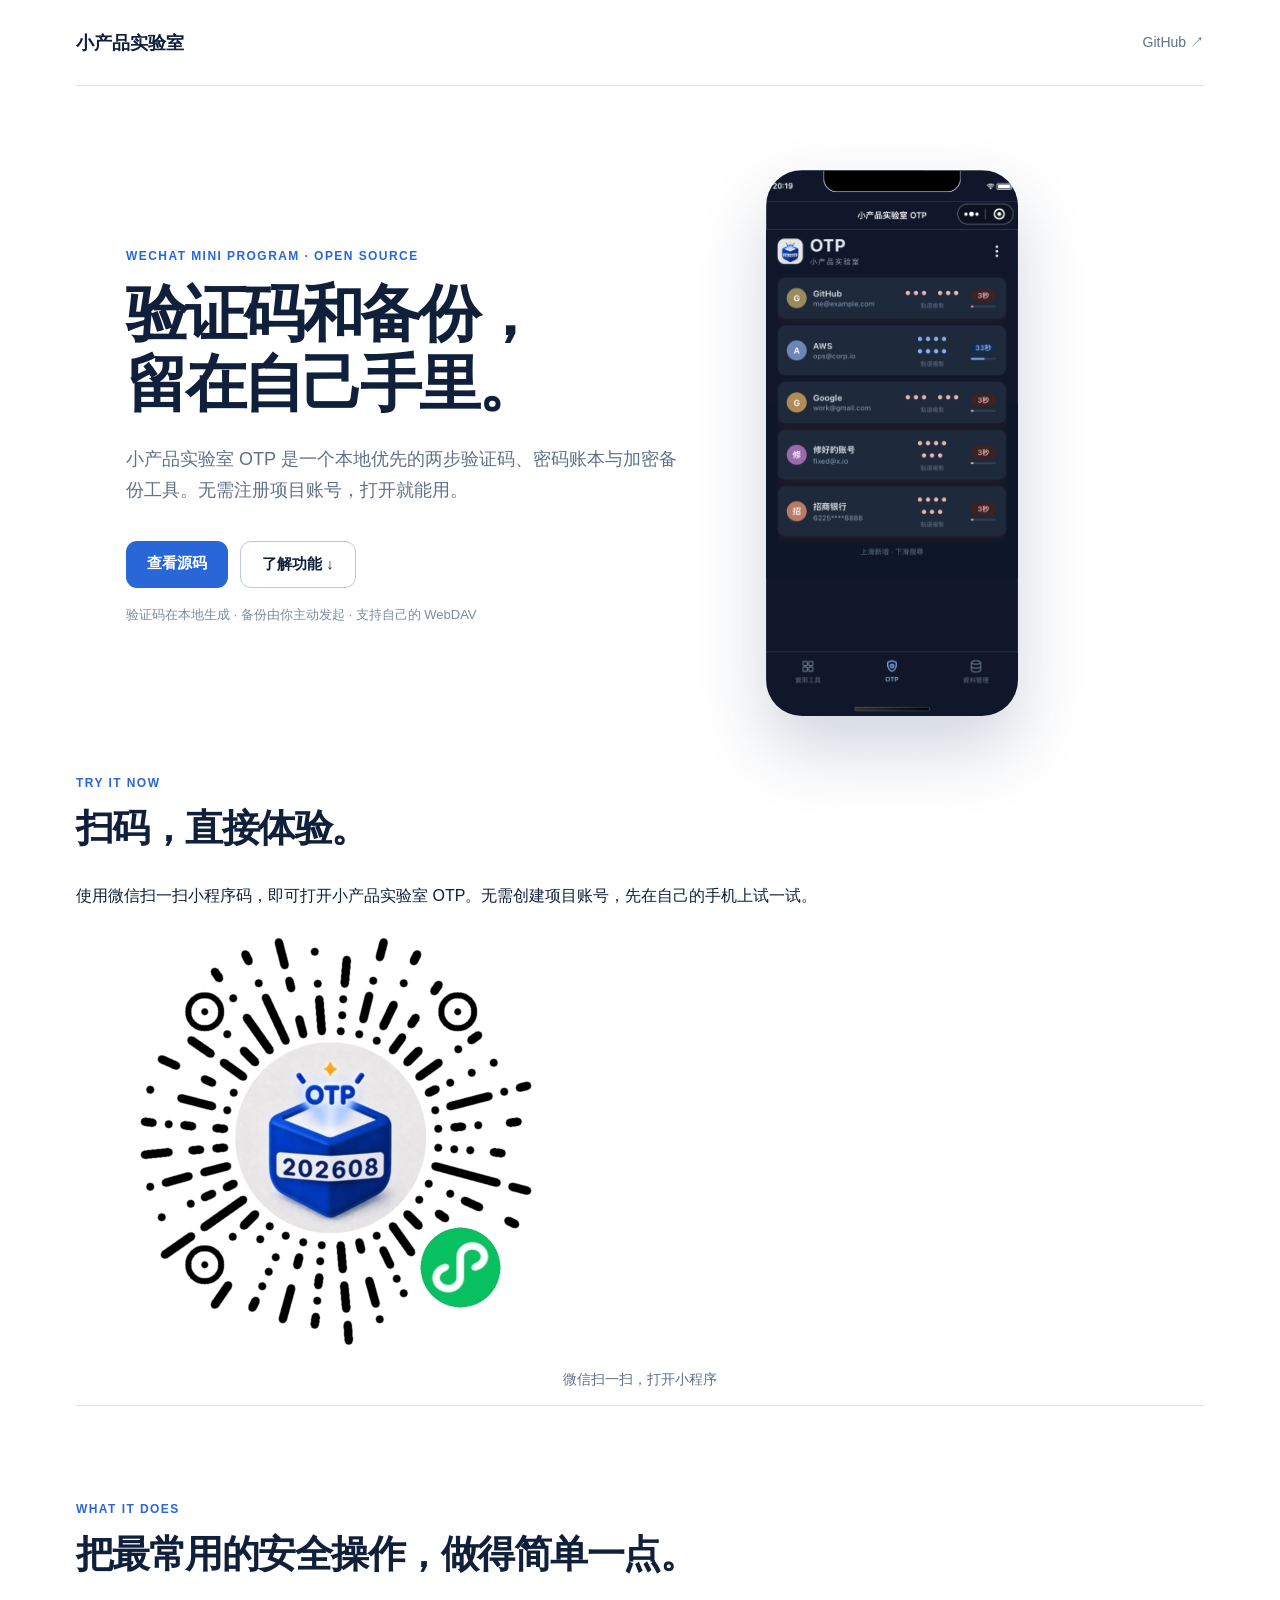
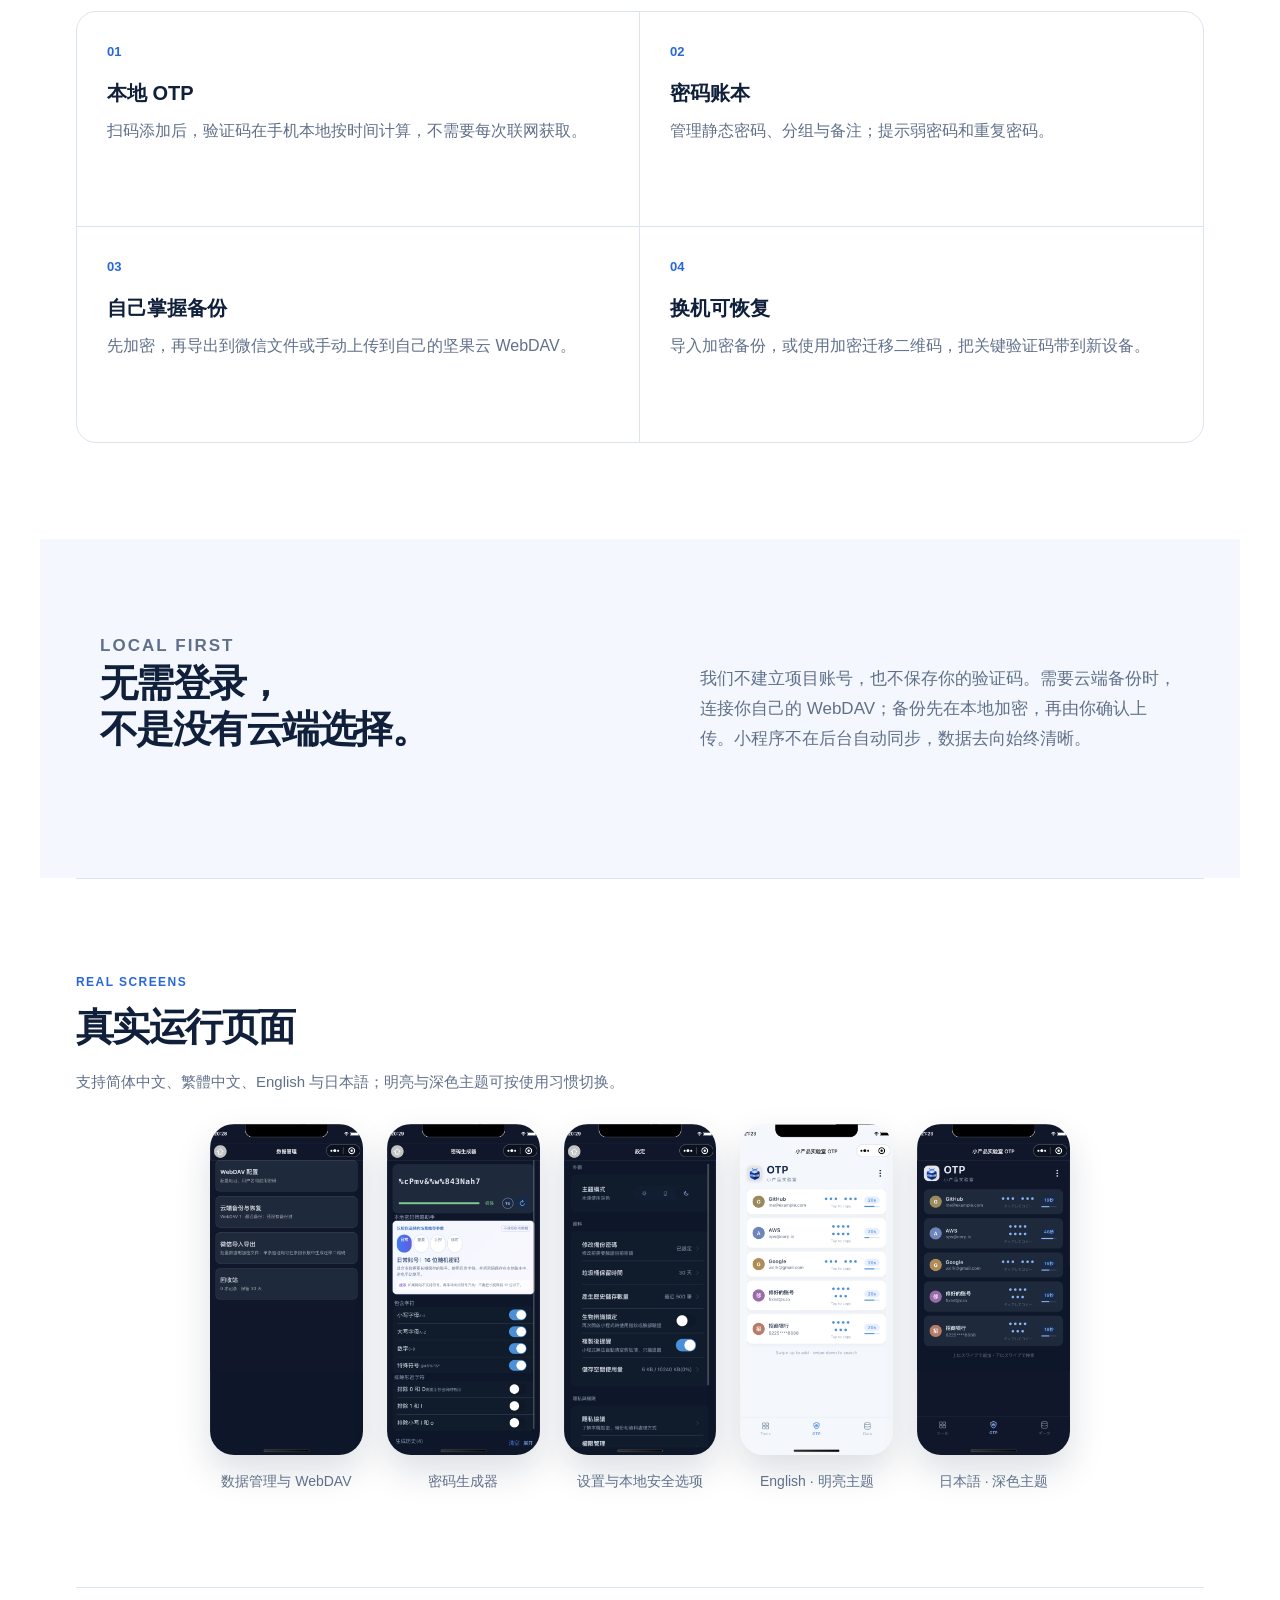
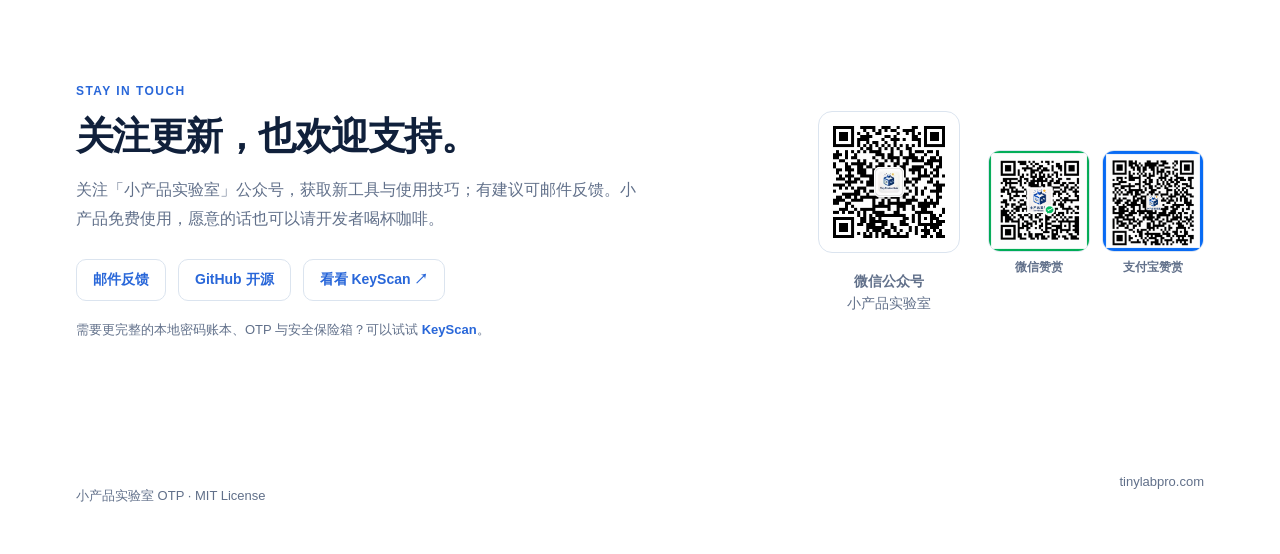
==== commit 21cf423b: "feat: add light theme and localized app screenshots" ====
--- a/site/index.html
+++ b/site/index.html
@@ -25,7 +25,7 @@
       <div class="grid"><article><span>01</span><h3>本地 OTP</h3><p>扫码添加后，验证码在手机本地按时间计算，不需要每次联网获取。</p></article><article><span>02</span><h3>密码账本</h3><p>管理静态密码、分组与备注；提示弱密码和重复密码。</p></article><article><span>03</span><h3>自己掌握备份</h3><p>先加密，再导出到微信文件或手动上传到自己的坚果云 WebDAV。</p></article><article><span>04</span><h3>换机可恢复</h3><p>导入加密备份，或使用加密迁移二维码，把关键验证码带到新设备。</p></article></div>
     </section>
     <section class="principle"><div><p class="eyebrow">LOCAL FIRST</p><h2>无需登录，<br>不是没有云端选择。</h2></div><p>我们不建立项目账号，也不保存你的验证码。需要云端备份时，连接你自己的 WebDAV；备份先在本地加密，再由你确认上传。小程序不在后台自动同步，数据去向始终清晰。</p></section>
-    <section class="screens"><p class="eyebrow">REAL SCREENS</p><h2>真实运行页面</h2><div class="screen-row"><figure><img src="assets/08-真实截图-数据管理.png" alt="数据管理页面"><figcaption>数据管理与 WebDAV</figcaption></figure><figure><img src="assets/09-真实截图-密码生成器.png" alt="密码生成器页面"><figcaption>密码生成器</figcaption></figure><figure><img src="assets/10-真实截图-设置页面.png" alt="设置页面"><figcaption>设置与本地安全选项</figcaption></figure></div></section>
+    <section class="screens"><p class="eyebrow">REAL SCREENS</p><h2>真实运行页面</h2><p class="screens-note">支持简体中文、繁體中文、English 与日本語；明亮与深色主题可按使用习惯切换。</p><div class="screen-row"><figure><img src="assets/08-真实截图-数据管理.png" alt="数据管理页面"><figcaption>数据管理与 WebDAV</figcaption></figure><figure><img src="assets/09-真实截图-密码生成器.png" alt="密码生成器页面"><figcaption>密码生成器</figcaption></figure><figure><img src="assets/10-真实截图-设置页面.png" alt="设置页面"><figcaption>设置与本地安全选项</figcaption></figure><figure><img src="assets/11-真实截图-English-light.png" alt="英文与明亮主题界面"><figcaption>English · 明亮主题</figcaption></figure><figure><img src="assets/13-真实截图-日本語-dark.png" alt="日语与深色主题界面"><figcaption>日本語 · 深色主题</figcaption></figure></div></section>
     <section class="community" id="community"><div class="community-copy"><p class="eyebrow">STAY IN TOUCH</p><h2>关注更新，也欢迎支持。</h2><p>关注「小产品实验室」公众号，获取新工具与使用技巧；有建议可邮件反馈。小产品免费使用，愿意的话也可以请开发者喝杯咖啡。</p><div class="community-links"><a href="mailto:userfeedback@zohomail.com">邮件反馈</a><a href="https://github.com/tinyproductlab/otp" target="_blank" rel="noreferrer">GitHub 开源</a><a href="https://keyscan.tinylabpro.com/" target="_blank" rel="noreferrer">看看 KeyScan ↗</a></div><p class="related-note">需要更完整的本地密码账本、OTP 与安全保险箱？可以试试 <a href="https://keyscan.tinylabpro.com/" target="_blank" rel="noreferrer">KeyScan</a>。</p></div><div class="community-codes"><figure><img src="assets/wechat-official-account.jpg" alt="小产品实验室微信公众号二维码"><figcaption><b>微信公众号</b><br>小产品实验室</figcaption></figure><div class="support-codes"><a href="assets/support-wechat.png" target="_blank" rel="noreferrer"><img src="assets/support-wechat.png" alt="微信赞赏码"><span>微信赞赏</span></a><a href="assets/support-alipay.png" target="_blank" rel="noreferrer"><img src="assets/support-alipay.png" alt="支付宝赞赏码"><span>支付宝赞赏</span></a></div></div></section>
     <footer><p>小产品实验室 OTP · MIT License</p><a href="https://tinylabpro.com/">tinylabpro.com</a></footer>
   </main>
--- a/site/style.css
+++ b/site/style.css
@@ -1,3 +1,4 @@
-:root{--ink:#10203b;--muted:#61708a;--line:#dbe4ef;--soft:#f4f8fe;--blue:#2967d9}*{box-sizing:border-box}body{margin:0;background:#fff;color:var(--ink);font-family:-apple-system,BlinkMacSystemFont,"PingFang SC","Microsoft YaHei",sans-serif}main{max-width:1200px;margin:auto;padding:0 36px}.nav{height:86px;display:flex;align-items:center;justify-content:space-between;border-bottom:1px solid var(--line)}a{text-decoration:none;color:inherit}.brand{font-weight:750;font-size:18px}.nav-link{font-size:14px;color:var(--muted)}.hero{min-height:690px;display:flex;align-items:center;gap:80px;padding:80px 50px 56px}.hero-copy{max-width:600px}.eyebrow{color:var(--blue);font-size:12px;letter-spacing:.12em;font-weight:750;margin:0 0 16px}h1{font-size:62px;line-height:1.12;letter-spacing:-.055em;margin:0 0 26px}h2{font-size:38px;letter-spacing:-.04em;line-height:1.2;margin:0 0 34px}.lead{font-size:18px;line-height:1.75;color:var(--muted);max-width:560px}.actions{display:flex;gap:12px;margin:34px 0 18px}.button{padding:13px 21px;border-radius:11px;font-size:15px;font-weight:650}.primary{background:var(--blue);color:#fff}.secondary{border:1px solid #bac9df}.note{font-size:13px;color:#7c8ba2}.phone{width:286px;border-radius:36px;box-shadow:0 32px 70px rgba(20,45,90,.2)}.section,.screens{padding:96px 0;border-top:1px solid var(--line)}.grid{display:grid;grid-template-columns:repeat(2,1fr);border:1px solid var(--line);border-radius:20px;overflow:hidden}.grid article{min-height:215px;padding:30px;border-right:1px solid var(--line);border-bottom:1px solid var(--line)}.grid article:nth-child(even){border-right:0}.grid article:nth-last-child(-n+2){border-bottom:0}.grid span{color:var(--blue);font-size:13px;font-weight:800}.grid h3{font-size:20px;margin:20px 0 10px}.grid p,.principle p{line-height:1.75;color:var(--muted);margin:0}.principle{display:grid;grid-template-columns:1fr 1fr;gap:120px;background:var(--soft);padding:92px 60px;margin:0 -36px}.principle p{font-size:17px;align-self:center}.screen-row{display:flex;gap:30px}.screen-row figure{margin:0;flex:1}.screen-row img{width:100%;border-radius:24px;box-shadow:0 16px 35px rgba(16,32,59,.15)}figcaption{margin-top:14px;text-align:center;color:var(--muted);font-size:14px}footer{display:flex;justify-content:space-between;padding:36px 0;color:var(--muted);font-size:13px}@media(max-width:760px){main{padding:0 20px}.nav{height:70px}.hero{min-height:auto;display:block;padding:64px 0}.hero-copy{max-width:none}h1{font-size:45px}.phone{display:block;width:230px;margin:48px auto 0}.section,.screens{padding:65px 0}h2{font-size:31px}.grid{grid-template-columns:1fr}.grid article,.grid article:nth-child(even){border-right:0;border-bottom:1px solid var(--line)}.grid article:last-child{border-bottom:0}.principle{grid-template-columns:1fr;gap:28px;padding:64px 20px;margin:0 -20px}.screen-row{overflow:auto}.screen-row figure{min-width:210px}footer{flex-direction:column;gap:12px}}
+:root{--ink:#10203b;--muted:#61708a;--line:#dbe4ef;--soft:#f4f8fe;--blue:#2967d9}*{box-sizing:border-box}body{margin:0;background:#fff;color:var(--ink);font-family:-apple-system,BlinkMacSystemFont,"PingFang SC","Microsoft YaHei",sans-serif}main{max-width:1200px;margin:auto;padding:0 36px}.nav{height:86px;display:flex;align-items:center;justify-content:space-between;border-bottom:1px solid var(--line)}a{text-decoration:none;color:inherit}.brand{font-weight:750;font-size:18px}.nav-link{font-size:14px;color:var(--muted)}.hero{min-height:690px;display:flex;align-items:center;gap:80px;padding:80px 50px 56px}.hero-copy{max-width:600px}.eyebrow{color:var(--blue);font-size:12px;letter-spacing:.12em;font-weight:750;margin:0 0 16px}h1{font-size:62px;line-height:1.12;letter-spacing:-.055em;margin:0 0 26px}h2{font-size:38px;letter-spacing:-.04em;line-height:1.2;margin:0 0 34px}.lead{font-size:18px;line-height:1.75;color:var(--muted);max-width:560px}.actions{display:flex;gap:12px;margin:34px 0 18px}.button{padding:13px 21px;border-radius:11px;font-size:15px;font-weight:650}.primary{background:var(--blue);color:#fff}.secondary{border:1px solid #bac9df}.note{font-size:13px;color:#7c8ba2}.phone{width:252px;border-radius:36px;box-shadow:0 32px 70px rgba(20,45,90,.2)}.section,.screens{padding:96px 0;border-top:1px solid var(--line)}.grid{display:grid;grid-template-columns:repeat(2,1fr);border:1px solid var(--line);border-radius:20px;overflow:hidden}.grid article{min-height:215px;padding:30px;border-right:1px solid var(--line);border-bottom:1px solid var(--line)}.grid article:nth-child(even){border-right:0}.grid article:nth-last-child(-n+2){border-bottom:0}.grid span{color:var(--blue);font-size:13px;font-weight:800}.grid h3{font-size:20px;margin:20px 0 10px}.grid p,.principle p{line-height:1.75;color:var(--muted);margin:0}.principle{display:grid;grid-template-columns:1fr 1fr;gap:120px;background:var(--soft);padding:92px 60px;margin:0 -36px}.principle p{font-size:17px;align-self:center}.screen-row{display:flex;gap:24px;max-width:860px;margin:0 auto}.screen-row figure{margin:0;flex:1;max-width:270px}.screen-row img{width:100%;border-radius:24px;box-shadow:0 16px 35px rgba(16,32,59,.15)}figcaption{margin-top:14px;text-align:center;color:var(--muted);font-size:14px}footer{display:flex;justify-content:space-between;padding:36px 0;color:var(--muted);font-size:13px}@media(max-width:760px){main{padding:0 20px}.nav{height:70px}.hero{min-height:auto;display:block;padding:64px 0}.hero-copy{max-width:none}h1{font-size:45px}.phone{display:block;width:230px;margin:48px auto 0}.section,.screens{padding:65px 0}h2{font-size:31px}.grid{grid-template-columns:1fr}.grid article,.grid article:nth-child(even){border-right:0;border-bottom:1px solid var(--line)}.grid article:last-child{border-bottom:0}.principle{grid-template-columns:1fr;gap:28px;padding:64px 20px;margin:0 -20px}.screen-row{overflow:auto}.screen-row figure{min-width:210px}footer{flex-direction:column;gap:12px}}
 .community{display:grid;grid-template-columns:1fr auto;gap:56px;align-items:center;padding:96px 0;border-top:1px solid var(--line)}.community-copy h2{margin-bottom:16px}.community-copy>p:not(.eyebrow){max-width:560px;color:var(--muted);line-height:1.8}.community-links{display:flex;gap:12px;margin-top:26px}.community-links a{padding:11px 16px;border:1px solid var(--line);border-radius:10px;color:var(--blue);font-size:14px;font-weight:700}.community-codes{display:flex;align-items:center;gap:28px}.community-codes figure{margin:0;text-align:center}.community-codes figure>img{width:142px;border-radius:14px;padding:5px;background:#fff;border:1px solid var(--line)}.community-codes figcaption{line-height:1.55}.support-codes{display:flex;gap:12px}.support-codes a{display:flex;flex-direction:column;gap:7px;align-items:center;color:var(--muted);font-size:12px;font-weight:650}.support-codes img{width:102px;border-radius:12px;border:1px solid var(--line)}@media(max-width:760px){.community{display:block;padding:65px 0}.community-codes{align-items:flex-start;gap:18px;margin-top:34px}.community-codes figure>img{width:120px}.support-codes{gap:8px}.support-codes img{width:78px}.community-links{flex-wrap:wrap}}
 .related-note{margin:17px 0 0!important;font-size:13px!important}.related-note a{color:var(--blue);font-weight:700}
+.screens-note{margin:-16px 0 30px;color:var(--muted);font-size:15px;line-height:1.7}
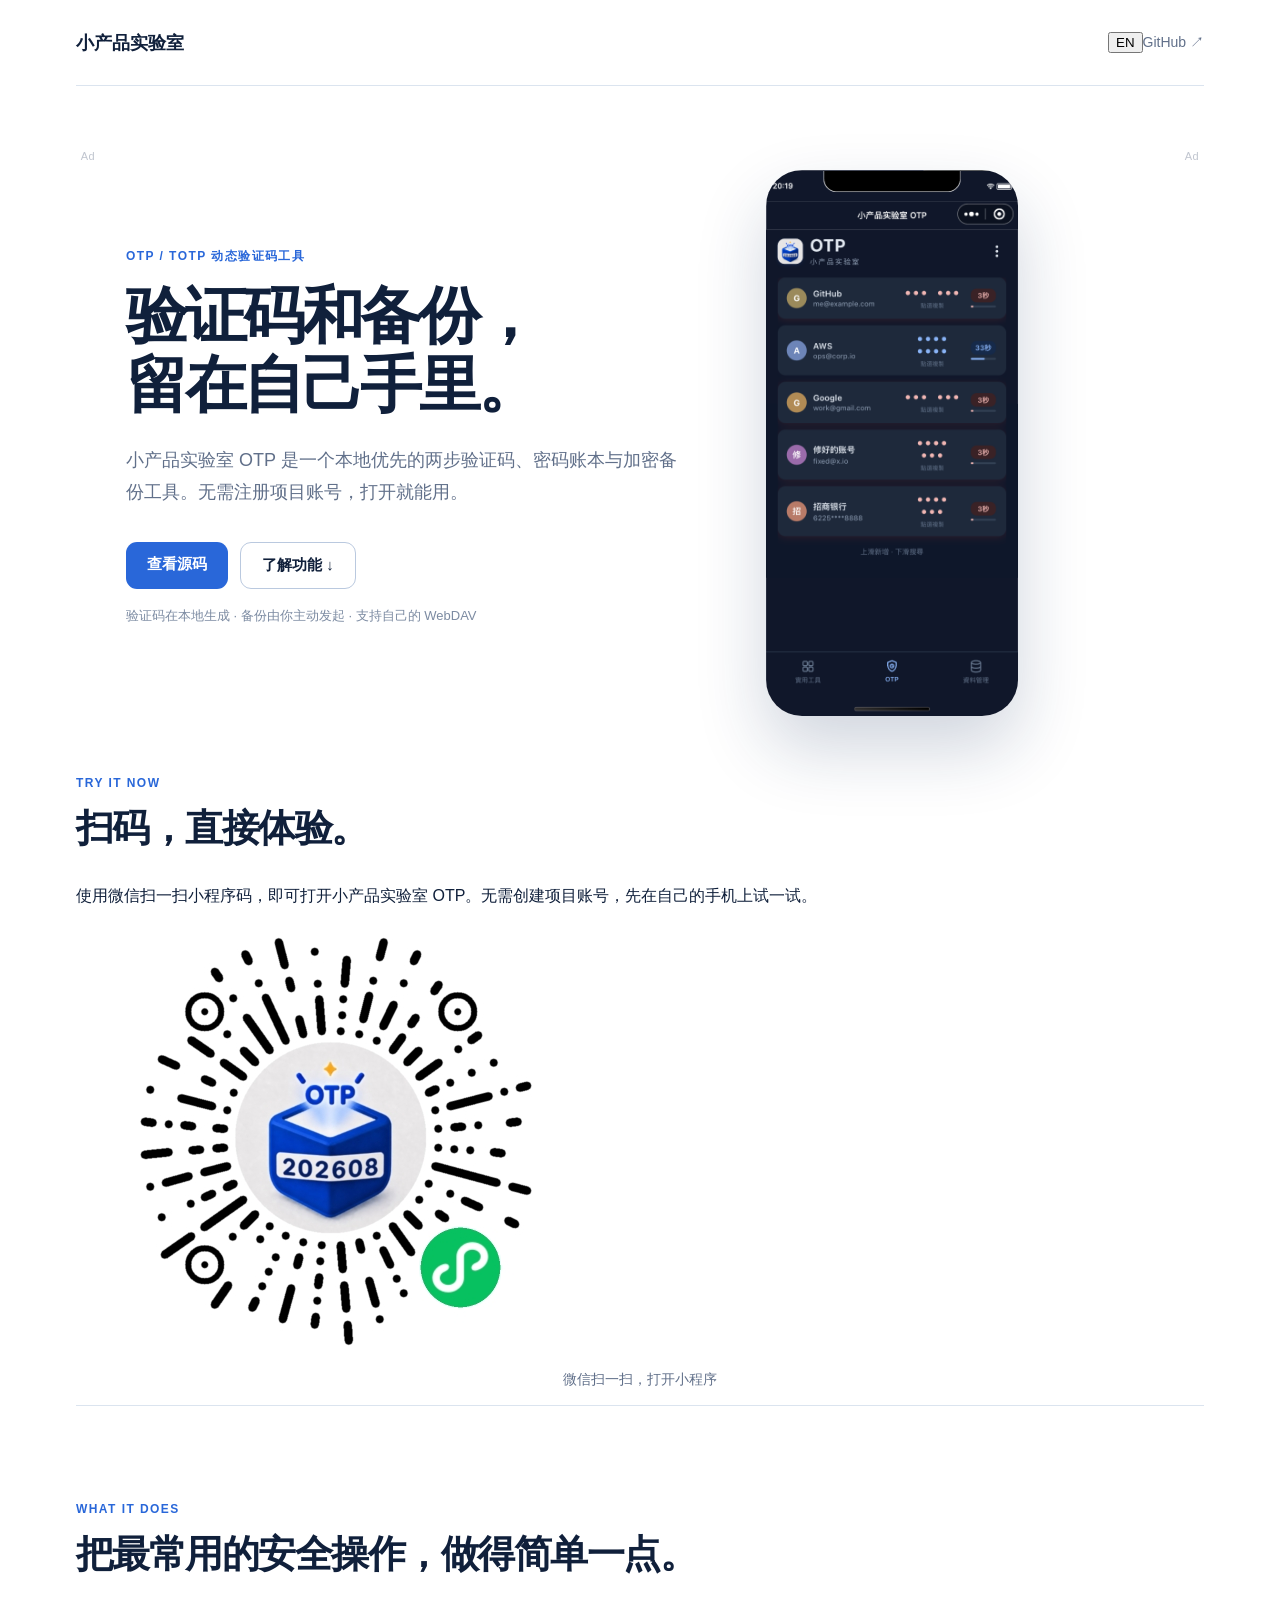
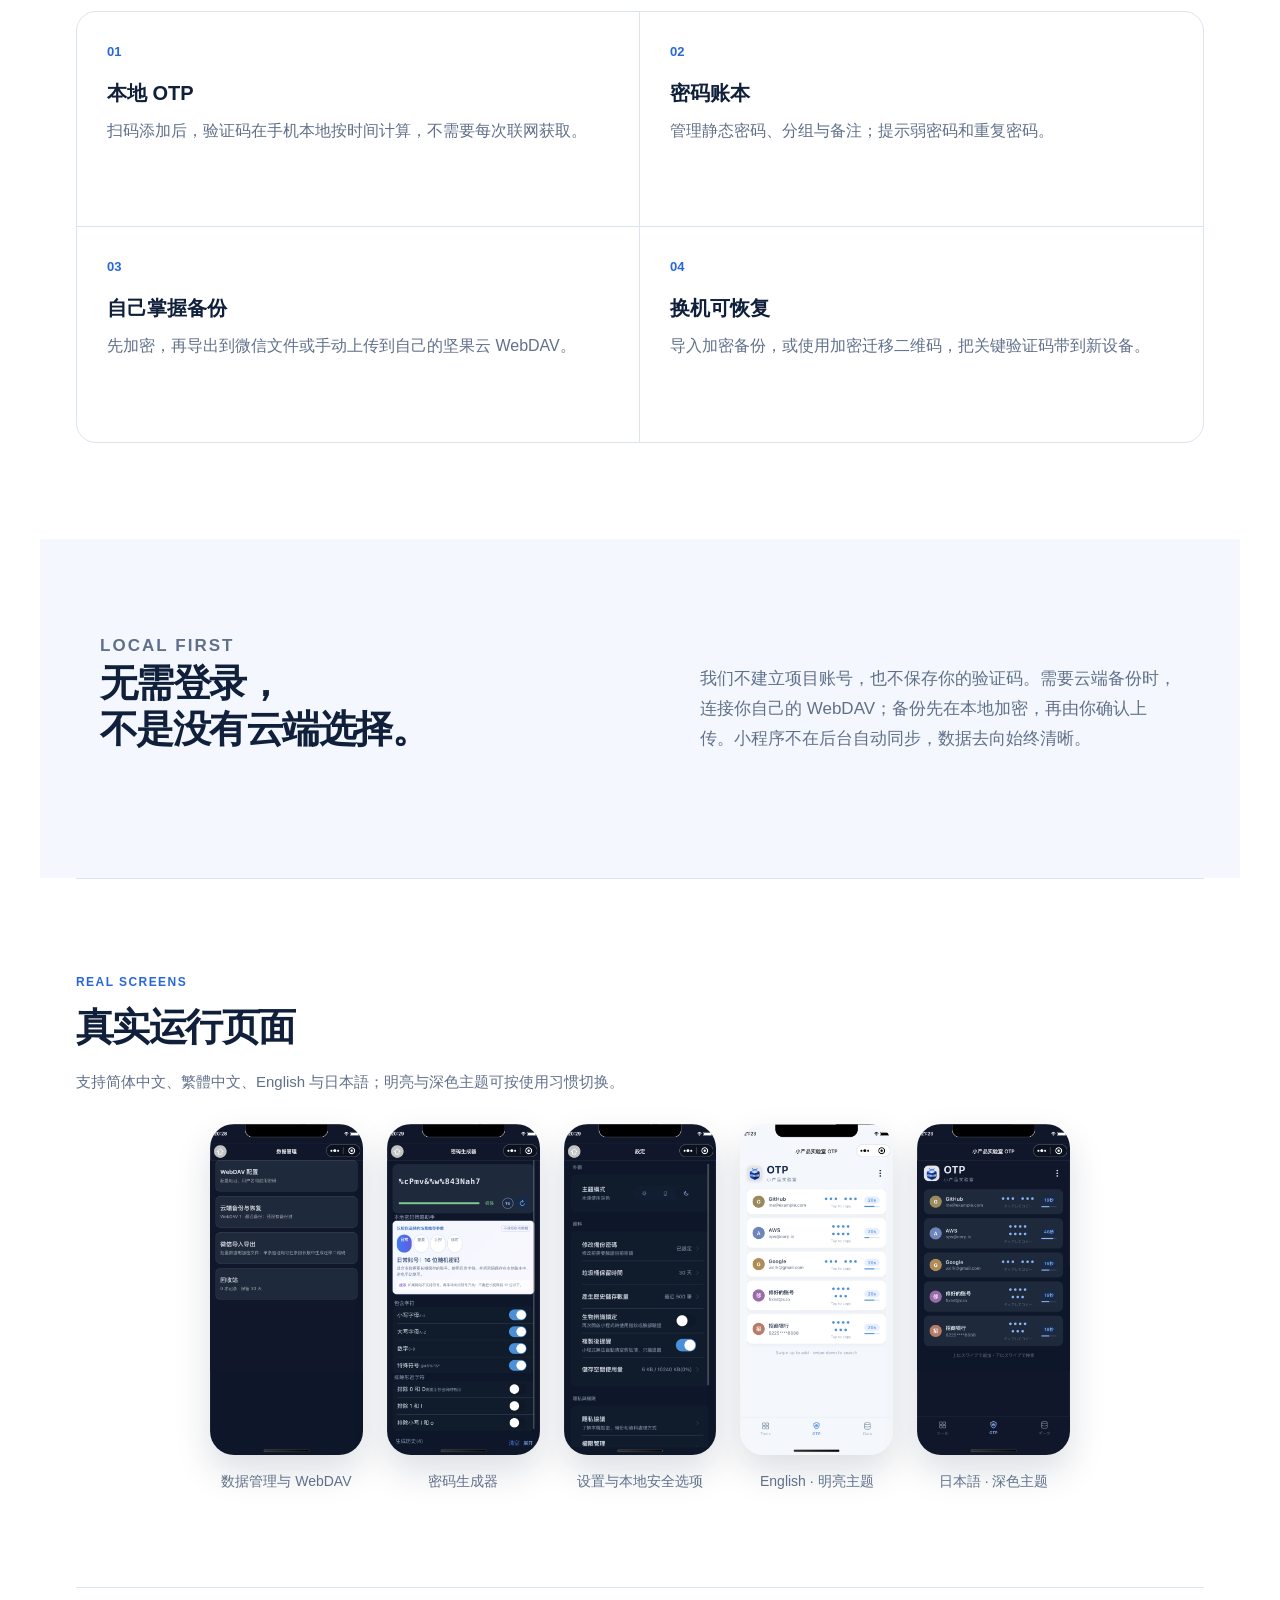
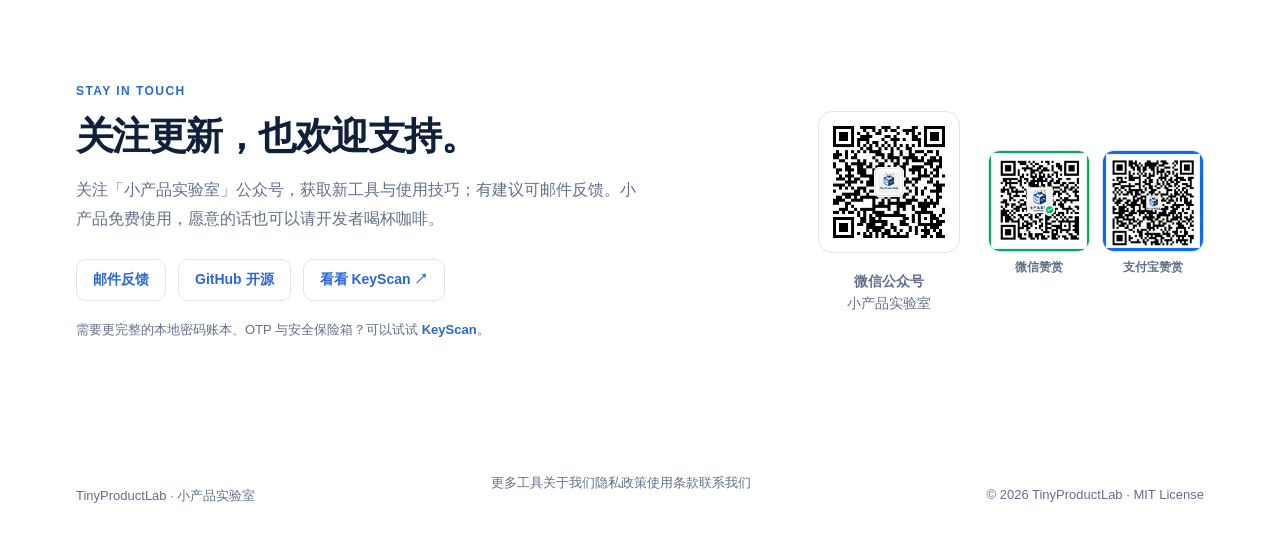
==== commit d2b2600e: "feat: add ad slot containers" ====
--- a/site/index.html
+++ b/site/index.html
@@ -3,31 +3,29 @@
 <head>
   <meta charset="utf-8">
   <meta name="viewport" content="width=device-width,initial-scale=1">
-  <meta name="description" content="小产品实验室 OTP：本地优先的微信动态验证码、密码账本与加密备份工具。">
-  <title>小产品实验室 OTP · 本地优先的安全工具</title>
+  <meta name="description" content="小产品实验室 OTP：本地优先的 TOTP 动态验证码、密码账本与加密备份工具。无需登录，支持 WebDAV 同步。">
+  <title>小产品实验室 OTP · TOTP 动态验证码与密码账本工具</title>
+  <link rel="canonical" href="https://otp.tinylabpro.com/">
+  <meta property="og:title" content="小产品实验室 OTP · TOTP 动态验证码与密码账本工具">
+  <meta property="og:description" content="本地优先的动态验证码（TOTP / 2FA）、密码账本与加密备份工具，无需登录，支持 WebDAV 同步。">
+  <meta property="og:url" content="https://otp.tinylabpro.com/">
+  <meta property="og:type" content="website">
   <link rel="stylesheet" href="style.css">
 </head>
 <body>
-  <main>
-    <nav class="nav"><a class="brand" href="https://tinylabpro.com/">小产品实验室</a><a class="nav-link" href="https://github.com/tinyproductlab/otp">GitHub ↗</a></nav>
-    <section class="hero">
-      <div class="hero-copy">
-        <p class="eyebrow">WECHAT MINI PROGRAM · OPEN SOURCE</p>
-        <h1>验证码和备份，<br>留在自己手里。</h1>
-        <p class="lead">小产品实验室 OTP 是一个本地优先的两步验证码、密码账本与加密备份工具。无需注册项目账号，打开就能用。</p>
-        <div class="actions"><a class="button primary" href="https://github.com/tinyproductlab/otp">查看源码</a><a class="button secondary" href="#features">了解功能 ↓</a></div>
-        <p class="note">验证码在本地生成 · 备份由你主动发起 · 支持自己的 WebDAV</p>
-      </div>
-      <img class="phone" src="assets/06-真实截图-首页.png" alt="小产品实验室 OTP 的真实运行截图">
-    </section>
-    <section class="try-it" aria-labelledby="try-title"><div><p class="eyebrow">TRY IT NOW</p><h2 id="try-title">扫码，直接体验。</h2><p>使用微信扫一扫小程序码，即可打开小产品实验室 OTP。无需创建项目账号，先在自己的手机上试一试。</p></div><figure class="mini-code"><img src="assets/otp-miniprogram-code.jpg" alt="小产品实验室 OTP 微信小程序码"><figcaption>微信扫一扫，打开小程序</figcaption></figure></section>
-    <section id="features" class="section"><p class="eyebrow">WHAT IT DOES</p><h2>把最常用的安全操作，做得简单一点。</h2>
-      <div class="grid"><article><span>01</span><h3>本地 OTP</h3><p>扫码添加后，验证码在手机本地按时间计算，不需要每次联网获取。</p></article><article><span>02</span><h3>密码账本</h3><p>管理静态密码、分组与备注；提示弱密码和重复密码。</p></article><article><span>03</span><h3>自己掌握备份</h3><p>先加密，再导出到微信文件或手动上传到自己的坚果云 WebDAV。</p></article><article><span>04</span><h3>换机可恢复</h3><p>导入加密备份，或使用加密迁移二维码，把关键验证码带到新设备。</p></article></div>
-    </section>
-    <section class="principle"><div><p class="eyebrow">LOCAL FIRST</p><h2>无需登录，<br>不是没有云端选择。</h2></div><p>我们不建立项目账号，也不保存你的验证码。需要云端备份时，连接你自己的 WebDAV；备份先在本地加密，再由你确认上传。小程序不在后台自动同步，数据去向始终清晰。</p></section>
-    <section class="screens"><p class="eyebrow">REAL SCREENS</p><h2>真实运行页面</h2><p class="screens-note">支持简体中文、繁體中文、English 与日本語；明亮与深色主题可按使用习惯切换。</p><div class="screen-row"><figure><img src="assets/08-真实截图-数据管理.png" alt="数据管理页面"><figcaption>数据管理与 WebDAV</figcaption></figure><figure><img src="assets/09-真实截图-密码生成器.png" alt="密码生成器页面"><figcaption>密码生成器</figcaption></figure><figure><img src="assets/10-真实截图-设置页面.png" alt="设置页面"><figcaption>设置与本地安全选项</figcaption></figure><figure><img src="assets/11-真实截图-English-light.png" alt="英文与明亮主题界面"><figcaption>English · 明亮主题</figcaption></figure><figure><img src="assets/13-真实截图-日本語-dark.png" alt="日语与深色主题界面"><figcaption>日本語 · 深色主题</figcaption></figure></div></section>
-    <section class="community" id="community"><div class="community-copy"><p class="eyebrow">STAY IN TOUCH</p><h2>关注更新，也欢迎支持。</h2><p>关注「小产品实验室」公众号，获取新工具与使用技巧；有建议可邮件反馈。小产品免费使用，愿意的话也可以请开发者喝杯咖啡。</p><div class="community-links"><a href="mailto:userfeedback@zohomail.com">邮件反馈</a><a href="https://github.com/tinyproductlab/otp" target="_blank" rel="noreferrer">GitHub 开源</a><a href="https://keyscan.tinylabpro.com/" target="_blank" rel="noreferrer">看看 KeyScan ↗</a></div><p class="related-note">需要更完整的本地密码账本、OTP 与安全保险箱？可以试试 <a href="https://keyscan.tinylabpro.com/" target="_blank" rel="noreferrer">KeyScan</a>。</p></div><div class="community-codes"><figure><img src="assets/wechat-official-account.jpg" alt="小产品实验室微信公众号二维码"><figcaption><b>微信公众号</b><br>小产品实验室</figcaption></figure><div class="support-codes"><a href="assets/support-wechat.png" target="_blank" rel="noreferrer"><img src="assets/support-wechat.png" alt="微信赞赏码"><span>微信赞赏</span></a><a href="assets/support-alipay.png" target="_blank" rel="noreferrer"><img src="assets/support-alipay.png" alt="支付宝赞赏码"><span>支付宝赞赏</span></a></div></div></section>
-    <footer><p>小产品实验室 OTP · MIT License</p><a href="https://tinylabpro.com/">tinylabpro.com</a></footer>
-  </main>
-</body>
+<main>
+  <nav class="nav"><a class="brand" href="https://tinylabpro.com/">小产品实验室</a><div class="nav-actions"><button class="lang-toggle" type="button">EN</button><a class="nav-link" href="https://github.com/tinyproductlab/otp">GitHub ↗</a></div></nav>
+  <section class="hero"><div class="hero-copy"><p class="eyebrow" data-t="eyebrow">OTP / TOTP 动态验证码工具</p><h1 data-t="hero">验证码和备份，<br>留在自己手里。</h1><p class="lead" data-t="lead">小产品实验室 OTP 是一个本地优先的两步验证码、密码账本与加密备份工具。无需注册项目账号，打开就能用。</p><div class="actions"><a class="button primary" href="https://github.com/tinyproductlab/otp" data-t="source">查看源码</a><a class="button secondary" href="#features" data-t="more">了解功能 ↓</a></div><p class="note" data-t="note">验证码在本地生成 · 备份由你主动发起 · 支持自己的 WebDAV</p></div><img class="phone" src="assets/06-真实截图-首页.png" alt="小产品实验室 OTP 的真实运行截图"></section>
+  <section class="try-it"><div><p class="eyebrow">TRY IT NOW</p><h2 data-t="tryTitle">扫码，直接体验。</h2><p data-t="tryText">使用微信扫一扫小程序码，即可打开小产品实验室 OTP。无需创建项目账号，先在自己的手机上试一试。</p></div><figure class="mini-code"><img src="assets/otp-miniprogram-code.jpg" alt="小产品实验室 OTP 微信小程序码"><figcaption data-t="scan">微信扫一扫，打开小程序</figcaption></figure></section>
+  <section id="features" class="section"><p class="eyebrow">WHAT IT DOES</p><h2 data-t="featureTitle">把最常用的安全操作，做得简单一点。</h2><div class="grid"><article><span>01</span><h3 data-t="f1">本地 OTP</h3><p data-t="f1p">扫码添加后，验证码在手机本地按时间计算，不需要每次联网获取。</p></article><article><span>02</span><h3 data-t="f2">密码账本</h3><p data-t="f2p">管理静态密码、分组与备注；提示弱密码和重复密码。</p></article><article><span>03</span><h3 data-t="f3">自己掌握备份</h3><p data-t="f3p">先加密，再导出到微信文件或手动上传到自己的坚果云 WebDAV。</p></article><article><span>04</span><h3 data-t="f4">换机可恢复</h3><p data-t="f4p">导入加密备份，或使用加密迁移二维码，把关键验证码带到新设备。</p></article></div></section>
+  <section class="principle"><div><p class="eyebrow">LOCAL FIRST</p><h2 data-t="principleTitle">无需登录，<br>不是没有云端选择。</h2></div><p data-t="principleText">我们不建立项目账号，也不保存你的验证码。需要云端备份时，连接你自己的 WebDAV；备份先在本地加密，再由你确认上传。小程序不在后台自动同步，数据去向始终清晰。</p></section>
+  <section class="screens"><p class="eyebrow">REAL SCREENS</p><h2 data-t="screensTitle">真实运行页面</h2><p class="screens-note" data-t="screensNote">支持简体中文、繁體中文、English 与日本語；明亮与深色主题可按使用习惯切换。</p><div class="screen-row"><figure><img src="assets/08-真实截图-数据管理.png"><figcaption data-t="s1">数据管理与 WebDAV</figcaption></figure><figure><img src="assets/09-真实截图-密码生成器.png"><figcaption data-t="s2">密码生成器</figcaption></figure><figure><img src="assets/10-真实截图-设置页面.png"><figcaption data-t="s3">设置与本地安全选项</figcaption></figure><figure><img src="assets/11-真实截图-English-light.png"><figcaption data-t="s4">English · 明亮主题</figcaption></figure><figure><img src="assets/13-真实截图-日本語-dark.png"><figcaption data-t="s5">日本語 · 深色主题</figcaption></figure></div></section>
+  <section class="community" id="community"><div class="community-copy"><p class="eyebrow">STAY IN TOUCH</p><h2 data-t="communityTitle">关注更新，也欢迎支持。</h2><p data-t="communityText">关注「小产品实验室」公众号，获取新工具与使用技巧；有建议可邮件反馈。小产品免费使用，愿意的话也可以请开发者喝杯咖啡。</p><div class="community-links"><a href="mailto:userfeedback@zohomail.com" data-t="feedback">邮件反馈</a><a href="https://github.com/tinyproductlab/otp" target="_blank" rel="noreferrer" data-t="github">GitHub 开源</a><a href="https://keyscan.tinylabpro.com/" target="_blank" rel="noreferrer" data-t="keyscan">看看 KeyScan ↗</a></div><p class="related-note" data-t="relatedNote">需要更完整的本地密码账本、OTP 与安全保险箱？可以试试 <a href="https://keyscan.tinylabpro.com/" target="_blank" rel="noreferrer">KeyScan</a>。</p></div><div class="community-codes"><figure><img src="assets/wechat-official-account.jpg" alt="小产品实验室微信公众号二维码"><figcaption><b data-t="official">微信公众号</b><br>小产品实验室</figcaption></figure><div class="support-codes"><a href="assets/support-wechat.png" target="_blank" rel="noreferrer"><img src="assets/support-wechat.png" alt="微信赞赏码"><span data-t="wechat">微信赞赏</span></a><a href="assets/support-alipay.png" target="_blank" rel="noreferrer"><img src="assets/support-alipay.png" alt="支付宝赞赏码"><span data-t="alipay">支付宝赞赏</span></a></div></div></section>
+  <footer class="tpl-footer"><p class="tpl-brand">TinyProductLab · 小产品实验室</p><nav class="tpl-links"><a href="https://tinylabpro.com/">更多工具</a><a href="https://tinylabpro.com/about">关于我们</a><a href="https://tinylabpro.com/privacy">隐私政策</a><a href="https://tinylabpro.com/terms">使用条款</a><a href="https://tinylabpro.com/contact">联系我们</a></nav><p class="tpl-copy">© 2026 TinyProductLab · MIT License</p></footer>
+</main>
+<script>
+const en={eyebrow:'OTP / TOTP authenticator tool',hero:'Codes and backups,<br>kept in your hands.',lead:'Tiny Product Lab OTP is a local-first authenticator, password vault, and encrypted backup tool. No project account required.',source:'View source',more:'Explore features ↓',note:'Codes generated locally · Backups are always your choice · Your WebDAV, your storage',tryTitle:'Scan to try it now.',tryText:'Scan the Mini Program code in WeChat to open Tiny Product Lab OTP. No account required.',scan:'Scan with WeChat to open',featureTitle:'Make everyday security tasks a little simpler.',f1:'Local OTP',f1p:'Time-based codes are calculated right on your phone—no network required each time.',f2:'Password vault',f2p:'Store passwords, groups, and notes; identify weak or reused passwords.',f3:'Backups you control',f3p:'Encrypt first, then export or upload manually to your own WebDAV.',f4:'Ready for a new phone',f4p:'Import an encrypted backup or move codes with encrypted migration QR codes.',principleTitle:'No sign-in<br>does not mean no cloud option.',principleText:'We do not create project accounts or keep your codes. When you want cloud backup, connect your own WebDAV. Every backup is encrypted locally first and uploaded only after you confirm it.',screensTitle:'The real app',screensNote:'Simplified Chinese, Traditional Chinese, English and Japanese are available, along with light and dark themes.',s1:'Data management & WebDAV',s2:'Password generator',s3:'Settings & local security',s4:'English · Light theme',s5:'Japanese · Dark theme',communityTitle:'Follow along—and support if you like.',communityText:'Follow the “小产品实验室” WeChat Official Account for updates and tips. Send feedback by email. Tiny Product Lab tools are free; feel free to buy the developer a coffee if you like them.',feedback:'Send feedback',github:'GitHub source',keyscan:'Try KeyScan ↗',relatedNote:'Need a more complete local password vault, OTP, and secure box? Try <a href="https://keyscan.tinylabpro.com/" target="_blank" rel="noreferrer">KeyScan</a>.',official:'WeChat Official Account',wechat:'WeChat',alipay:'Alipay'};
+const zh=Object.fromEntries([...document.querySelectorAll('[data-t]')].map(e=>[e.dataset.t,e.innerHTML]));let lang=localStorage.getItem('otp-site-language')||'zh';function render(){const d=lang==='en'?en:zh;document.querySelectorAll('[data-t]').forEach(e=>e.innerHTML=d[e.dataset.t]);document.documentElement.lang=lang==='en'?'en':'zh-CN';document.querySelector('.lang-toggle').textContent=lang==='en'?'中文':'EN'}document.querySelector('.lang-toggle').onclick=()=>{lang=lang==='en'?'zh':'en';localStorage.setItem('otp-site-language',lang);render()};render();
+</script>
+<style>.ad-slot-left,.ad-slot-right{display:none}@media(min-width:1280px){.ad-slot-left,.ad-slot-right{display:flex;position:fixed;top:50%;transform:translateY(-50%);width:160px;min-height:600px;align-items:flex-start;justify-content:center;z-index:5;pointer-events:none}.ad-slot-left{left:8px}.ad-slot-right{right:8px}.ad-slot-left::before,.ad-slot-right::before{content:"Ad";font-size:11px;color:#c0c5cf;letter-spacing:.05em}}</style><aside class="ad-slot-left" aria-hidden="true"></aside><aside class="ad-slot-right" aria-hidden="true"></aside></body>
 </html>
